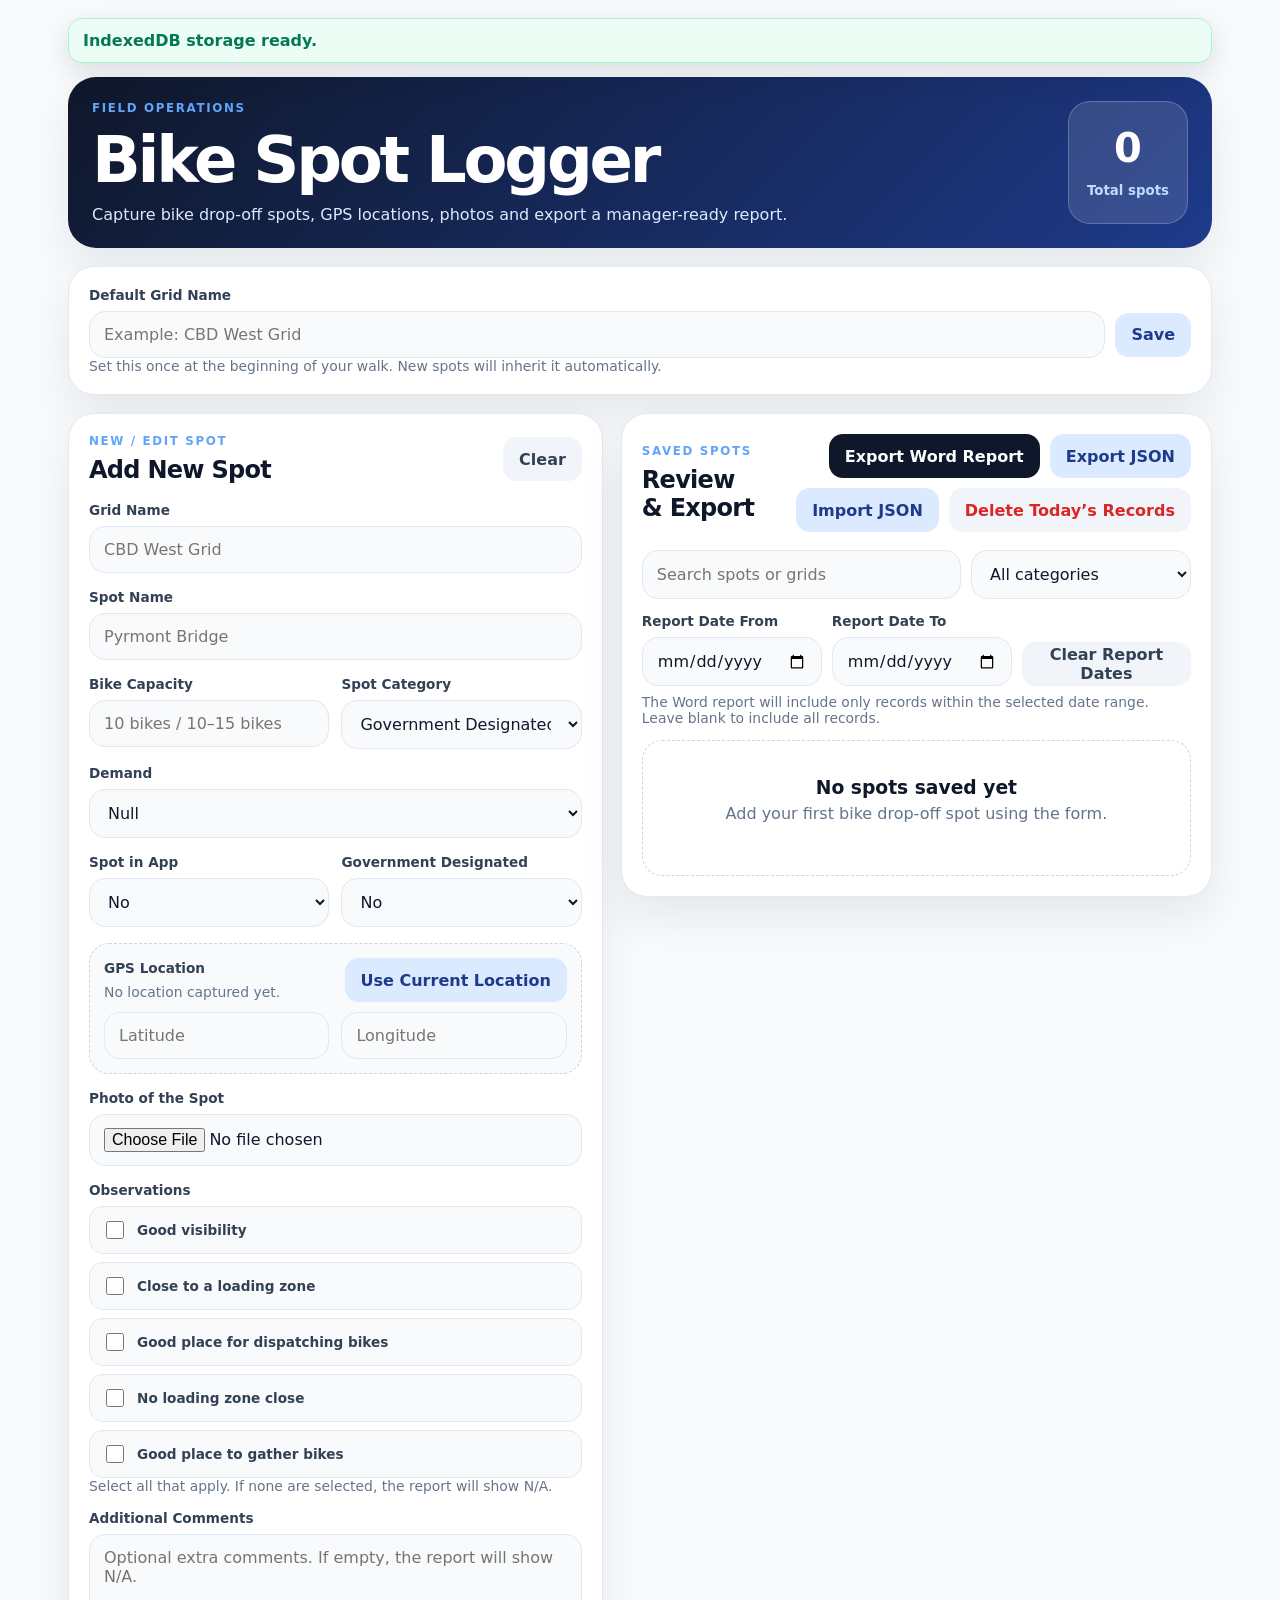
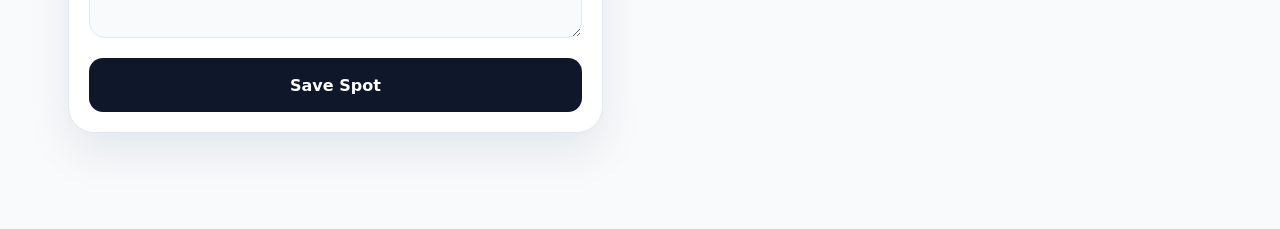
==== index.html @ b114e227 "Add files via upload" ====
<!doctype html>
<html lang="en">
<head>
  <meta charset="UTF-8" />
  <meta name="viewport" content="width=device-width, initial-scale=1.0" />
  <meta name="theme-color" content="#0f172a" />
  <title>Bike Spot Logger</title>
  <link rel="manifest" href="manifest.webmanifest" />
  <link rel="stylesheet" href="styles.css" />
</head>
<body>
  <div class="app-shell">
    <div id="appMessage" class="app-message hidden" role="status"></div>
    <header class="hero">
      <div>
        <p class="eyebrow">Field operations</p>
        <h1>Bike Spot Logger</h1>
        <p class="subtitle">Capture bike drop-off spots, GPS locations, photos and export a manager-ready report.</p>
      </div>
      <div class="counter-card">
        <span id="totalSpots">0</span>
        <small>Total spots</small>
      </div>
    </header>

    <section class="panel grid-panel">
      <label for="defaultGrid">Default Grid Name</label>
      <div class="inline-actions">
        <input id="defaultGrid" type="text" placeholder="Example: CBD West Grid" autocomplete="off" />
        <button id="saveGridBtn" class="secondary">Save</button>
      </div>
      <p id="gridStatus" class="hint">Set this once at the beginning of your walk. New spots will inherit it automatically.</p>
    </section>

    <main class="layout">
      <section class="panel form-panel">
        <div class="section-head">
          <div>
            <p class="eyebrow">New / edit spot</p>
            <h2 id="formTitle">Add New Spot</h2>
          </div>
          <button id="resetFormBtn" class="ghost" type="button">Clear</button>
        </div>

        <form id="spotForm">
          <input type="hidden" id="editingId" />

          <div class="field">
            <label for="gridName">Grid Name</label>
            <input id="gridName" type="text" required placeholder="CBD West Grid" />
          </div>

          <div class="field">
            <label for="spotName">Spot Name</label>
            <input id="spotName" type="text" required placeholder="Pyrmont Bridge" />
          </div>

          <div class="field two-col">
            <div>
              <label for="bikeCapacity">Bike Capacity</label>
              <input id="bikeCapacity" type="text" required placeholder="10 bikes / 10–15 bikes" />
            </div>
            <div>
              <label for="spotCategory">Spot Category</label>
              <select id="spotCategory" required>
                <option value="Government Designated">Government Designated</option>
                <option value="Company Station">Company Station</option>
                <option value="High Demand Spot">High Demand Spot</option>
                <option value="Temporary Opportunity">Temporary Opportunity</option>
                <option value="Do Not Use / Risky">Do Not Use / Risky</option>
              </select>
            </div>
          </div>

          <div class="field">
            <label for="demand">Demand</label>
            <select id="demand">
              <option value="Null">Null</option>
              <option value="Low">Low</option>
              <option value="Medium">Medium</option>
              <option value="High">High</option>
            </select>
          </div>

          <div class="field two-col">
            <div>
              <label for="appManaged">Spot in App</label>
              <select id="appManaged">
                <option value="No">No</option>
                <option value="Yes">Yes</option>
              </select>
            </div>
            <div>
              <label for="governmentDesignated">Government Designated</label>
              <select id="governmentDesignated">
                <option value="No">No</option>
                <option value="Yes">Yes</option>
              </select>
            </div>
          </div>

          <div id="appSpotNameField" class="field hidden">
            <label for="appSpotName">App Spot Name</label>
            <input id="appSpotName" type="text" placeholder="Exact spot name shown in the app" />
            <p class="hint">Required only when “Spot in App” is set to Yes. If No, the report will show N/A.</p>
          </div>

          <div class="field location-box">
            <div class="section-head compact">
              <div>
                <label>GPS Location</label>
                <p id="locationStatus" class="hint">No location captured yet.</p>
              </div>
              <button id="captureLocationBtn" class="secondary" type="button">Use Current Location</button>
            </div>
            <div class="two-col">
              <input id="latitude" type="text" placeholder="Latitude" />
              <input id="longitude" type="text" placeholder="Longitude" />
            </div>
          </div>

          <div class="field">
            <label for="photoInput">Photo of the Spot</label>
            <input id="photoInput" type="file" accept="image/*" capture="environment" />
            <div id="photoPreviewWrap" class="photo-preview hidden">
              <img id="photoPreview" alt="Spot preview" />
              <button id="removePhotoBtn" class="ghost danger" type="button">Remove Photo</button>
            </div>
          </div>

          <div class="field">
            <label>Observations</label>
            <div class="checkbox-grid" id="observationsGroup">
              <label><input type="checkbox" value="Good visibility" /> Good visibility</label>
              <label><input type="checkbox" value="Close to a loading zone" /> Close to a loading zone</label>
              <label><input type="checkbox" value="Good place for dispatching bikes" /> Good place for dispatching bikes</label>
              <label><input type="checkbox" value="No loading zone close" /> No loading zone close</label>
              <label><input type="checkbox" value="Good place to gather bikes" /> Good place to gather bikes</label>
            </div>
            <p class="hint">Select all that apply. If none are selected, the report will show N/A.</p>
          </div>

          <div class="field">
            <label for="description">Additional Comments</label>
            <textarea id="description" rows="4" placeholder="Optional extra comments. If empty, the report will show N/A."></textarea>
          </div>

          <button class="primary full" type="submit" id="saveSpotBtn">Save Spot</button>
        </form>
      </section>

      <section class="panel list-panel">
        <div class="section-head">
          <div>
            <p class="eyebrow">Saved spots</p>
            <h2>Review & Export</h2>
          </div>
          <div class="action-row">
            <button id="exportDocBtn" class="primary" type="button">Export Word Report</button>
            <button id="exportJsonBtn" class="secondary" type="button">Export JSON</button>
            <button id="importJsonBtn" class="secondary" type="button">Import JSON</button>
            <button id="deleteTodayBtn" class="ghost danger" type="button">Delete Today’s Records</button>
            <input id="importJsonInput" class="hidden" type="file" accept="application/json,.json" />
          </div>
        </div>

        <div class="filters">
          <input id="searchInput" type="search" placeholder="Search spots or grids" />
          <select id="categoryFilter">
            <option value="All">All categories</option>
            <option value="Government Designated">Government Designated</option>
            <option value="Company Station">Company Station</option>
            <option value="High Demand Spot">High Demand Spot</option>
            <option value="Temporary Opportunity">Temporary Opportunity</option>
            <option value="Do Not Use / Risky">Do Not Use / Risky</option>
          </select>
        </div>

        <div class="report-filters" aria-label="Report date filters">
          <div>
            <label for="reportDateFrom">Report Date From</label>
            <input id="reportDateFrom" type="date" />
          </div>
          <div>
            <label for="reportDateTo">Report Date To</label>
            <input id="reportDateTo" type="date" />
          </div>
          <button id="clearReportDatesBtn" class="ghost" type="button">Clear Report Dates</button>
        </div>
        <p class="hint report-filter-hint">The Word report will include only records within the selected date range. Leave blank to include all records.</p>

        <div id="spotsList" class="spots-list"></div>
      </section>
    </main>
  </div>

  <template id="emptyTemplate">
    <div class="empty-state">
      <h3>No spots saved yet</h3>
      <p>Add your first bike drop-off spot using the form.</p>
    </div>
  </template>

  <script src="app.js"></script>
</body>
</html>
---- styles.css ----
:root {
  --bg: #f8fafc;
  --surface: #ffffff;
  --ink: #0f172a;
  --muted: #64748b;
  --line: #e2e8f0;
  --brand: #0f172a;
  --brand-2: #1d4ed8;
  --danger: #dc2626;
  --shadow: 0 20px 45px rgba(15, 23, 42, 0.08);
  font-family: Inter, ui-sans-serif, system-ui, -apple-system, BlinkMacSystemFont, "Segoe UI", sans-serif;
}
* { box-sizing: border-box; }
body { margin: 0; background: var(--bg); color: var(--ink); }
button, input, select, textarea { font: inherit; }
button { cursor: pointer; border: 0; }
a { color: var(--brand-2); text-decoration: none; font-weight: 700; }
.app-shell { width: min(1180px, 100%); margin: 0 auto; padding: 18px; padding-bottom: 96px; }
.hero { display: grid; grid-template-columns: 1fr auto; gap: 18px; align-items: stretch; color: white; background: linear-gradient(135deg, #0f172a, #1e3a8a); border-radius: 28px; padding: 24px; box-shadow: var(--shadow); }
h1, h2, h3, p { margin-top: 0; }
h1 { margin-bottom: 8px; font-size: clamp(2rem, 6vw, 4rem); letter-spacing: -0.05em; }
h2 { margin-bottom: 0; letter-spacing: -0.03em; }
.subtitle { max-width: 720px; color: #dbeafe; margin-bottom: 0; }
.eyebrow { text-transform: uppercase; font-size: 0.74rem; letter-spacing: 0.14em; color: #60a5fa; font-weight: 900; margin-bottom: 8px; }
.counter-card { display: grid; place-items: center; min-width: 120px; border: 1px solid rgba(255,255,255,0.22); background: rgba(255,255,255,0.12); border-radius: 22px; padding: 18px; text-align: center; }
.counter-card span { font-size: 2.5rem; font-weight: 900; line-height: 1; }
.counter-card small { color: #bfdbfe; font-weight: 700; }
.panel { background: var(--surface); border: 1px solid var(--line); border-radius: 26px; padding: 20px; box-shadow: var(--shadow); }
.grid-panel { margin: 18px 0; }
.layout { display: grid; grid-template-columns: minmax(320px, 0.95fr) minmax(360px, 1.05fr); gap: 18px; align-items: start; }
.section-head { display: flex; align-items: center; justify-content: space-between; gap: 14px; margin-bottom: 18px; }
.section-head.compact { margin-bottom: 10px; }
.action-row, .inline-actions { display: flex; gap: 10px; align-items: center; }
.action-row { flex-wrap: wrap; justify-content: flex-end; }
.inline-actions input { flex: 1; }
.field { margin-bottom: 16px; }
label { display: block; font-size: 0.85rem; font-weight: 900; color: #334155; margin-bottom: 8px; }
input, select, textarea { width: 100%; border: 1px solid var(--line); background: #f8fafc; border-radius: 16px; padding: 13px 14px; color: var(--ink); outline: none; }
input:focus, select:focus, textarea:focus { border-color: #2563eb; box-shadow: 0 0 0 4px rgba(37, 99, 235, 0.12); }
textarea { resize: vertical; }
.two-col { display: grid; grid-template-columns: 1fr 1fr; gap: 12px; }
.hint { color: var(--muted); font-size: 0.87rem; margin: 0; }
.location-box { border: 1px dashed #cbd5e1; border-radius: 20px; padding: 14px; background: #f8fafc; }
.primary, .secondary, .ghost { min-height: 44px; border-radius: 14px; padding: 0 16px; font-weight: 900; }
.primary { background: var(--brand); color: white; }
.secondary { background: #dbeafe; color: #1e3a8a; }
.ghost { background: #f1f5f9; color: #334155; }
.danger { color: var(--danger); }
.full { width: 100%; min-height: 54px; }
.photo-preview { margin-top: 12px; border-radius: 18px; overflow: hidden; background: #f1f5f9; border: 1px solid var(--line); }
.photo-preview img { width: 100%; max-height: 260px; object-fit: cover; display: block; }
.photo-preview button { margin: 10px; }
.hidden { display: none !important; }
.filters { display: grid; grid-template-columns: 1fr 220px; gap: 10px; margin-bottom: 14px; }
.spots-list { display: grid; gap: 12px; }
.spot-card { border: 1px solid var(--line); border-radius: 22px; padding: 14px; background: #ffffff; }
.spot-top { display: grid; grid-template-columns: 76px 1fr; gap: 12px; align-items: start; }
.thumb { width: 76px; height: 76px; border-radius: 18px; object-fit: cover; background: #e2e8f0; display: grid; place-items: center; color: var(--muted); font-size: 0.75rem; text-align: center; padding: 8px; }
.spot-card h3 { margin-bottom: 6px; font-size: 1.08rem; }
.meta { display: flex; flex-wrap: wrap; gap: 6px; margin: 8px 0; }
.badge { border-radius: 999px; padding: 5px 9px; font-size: 0.74rem; font-weight: 900; }
.badge.gov { background: #dbeafe; color: #1e40af; }
.badge.company { background: #dcfce7; color: #166534; }
.badge.high { background: #ffedd5; color: #9a3412; }
.badge.temp { background: #f3e8ff; color: #6b21a8; }
.badge.risky { background: #fee2e2; color: #991b1b; }
.badge.neutral { background: #f1f5f9; color: #334155; }
.spot-actions { display: grid; grid-template-columns: repeat(3, 1fr); gap: 8px; margin-top: 12px; }
.empty-state { text-align: center; padding: 36px 12px; color: var(--muted); border: 1px dashed #cbd5e1; border-radius: 20px; }
.empty-state h3 { color: var(--ink); margin-bottom: 6px; }
@media (max-width: 860px) {
  .app-shell { padding: 12px; padding-bottom: 96px; }
  .hero { grid-template-columns: 1fr; border-radius: 22px; padding: 20px; }
  .layout { grid-template-columns: 1fr; }
  .section-head { align-items: flex-start; flex-direction: column; }
  .action-row { width: 100%; display: grid; grid-template-columns: 1fr 1fr; }
  .filters, .two-col { grid-template-columns: 1fr; }
  .inline-actions { flex-direction: column; align-items: stretch; }
  .form-panel { order: 1; }
  .list-panel { order: 2; }
  .primary, .secondary, .ghost { width: 100%; }
  .spot-actions { grid-template-columns: 1fr; }
}
@media print {
  body { background: white; }
  .hero, .grid-panel, .form-panel, .filters, .action-row, .spot-actions { display: none !important; }
  .layout, .panel { display: block; box-shadow: none; border: 0; padding: 0; }
}
.checkbox-grid { display: grid; grid-template-columns: 1fr; gap: 8px; }
.checkbox-grid label { display: flex; align-items: center; gap: 10px; margin: 0; padding: 11px 12px; border: 1px solid var(--line); border-radius: 14px; background: #f8fafc; font-weight: 800; color: #334155; }
.checkbox-grid input { width: auto; min-width: 18px; height: 18px; }

.app-message {
  position: sticky;
  top: 12px;
  z-index: 50;
  padding: 12px 14px;
  border-radius: 14px;
  margin-bottom: 14px;
  font-weight: 700;
  box-shadow: 0 10px 30px rgba(15, 23, 42, 0.12);
}
.app-message.info { background: #eff6ff; color: #1e40af; border: 1px solid #bfdbfe; }
.app-message.success { background: #ecfdf5; color: #047857; border: 1px solid #a7f3d0; }
.app-message.error { background: #fef2f2; color: #b91c1c; border: 1px solid #fecaca; }
.report-filters { display: grid; grid-template-columns: 1fr 1fr auto; gap: 10px; align-items: end; margin-bottom: 8px; }
.report-filter-hint { margin-bottom: 14px; }
@media (max-width: 860px) { .report-filters { grid-template-columns: 1fr; } }
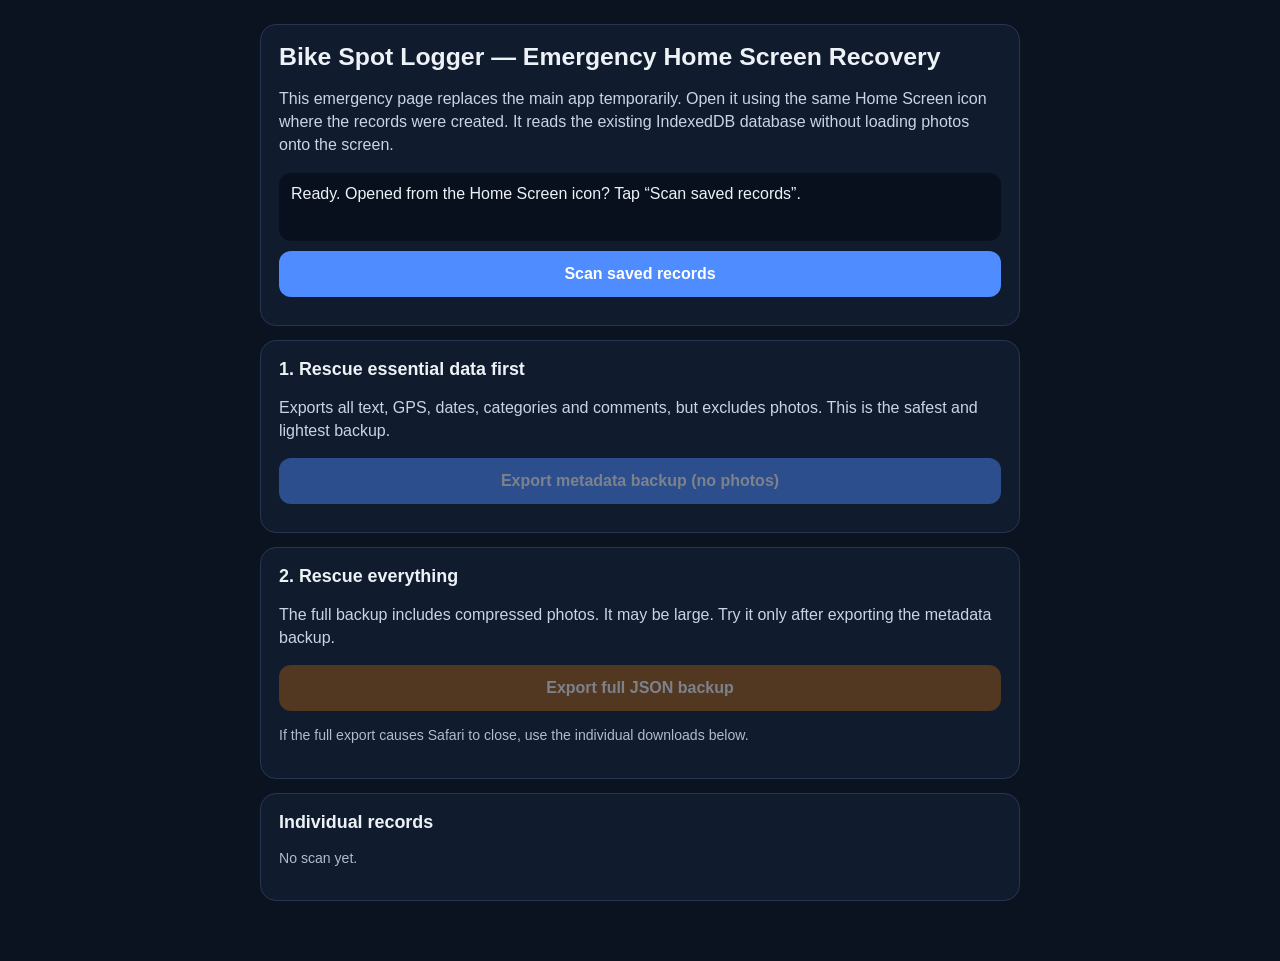
==== commit 0e2b623f: "Add files via upload" ====
--- a/index.html
+++ b/index.html
@@ -1,206 +1,291 @@
 <!doctype html>
 <html lang="en">
 <head>
-  <meta charset="UTF-8" />
-  <meta name="viewport" content="width=device-width, initial-scale=1.0" />
-  <meta name="theme-color" content="#0f172a" />
-  <title>Bike Spot Logger</title>
-  <link rel="manifest" href="manifest.webmanifest" />
-  <link rel="stylesheet" href="styles.css" />
+  <meta charset="utf-8" />
+  <meta name="viewport" content="width=device-width, initial-scale=1, viewport-fit=cover" />
+  <title>Bike Spot Logger — Emergency Home Screen Recovery</title>
+  <style>
+    :root { color-scheme: light dark; font-family: -apple-system, BlinkMacSystemFont, "Segoe UI", sans-serif; }
+    body { margin: 0; background: #0b1220; color: #edf2f7; }
+    main { width: min(760px, calc(100% - 28px)); margin: 24px auto 60px; }
+    .card { background: #111b2e; border: 1px solid #273650; border-radius: 16px; padding: 18px; margin: 14px 0; }
+    h1 { font-size: 1.55rem; margin: 0 0 8px; }
+    h2 { font-size: 1.12rem; margin-top: 0; }
+    p { line-height: 1.45; color: #c9d4e5; }
+    button, .download-link { display: block; width: 100%; box-sizing: border-box; border: 0; border-radius: 12px; padding: 14px 16px; margin: 10px 0; font-weight: 700; font-size: 1rem; text-align: center; text-decoration: none; }
+    button { background: #4f8cff; color: white; }
+    button.secondary { background: #283750; }
+    button.warning { background: #a35b13; }
+    button:disabled { opacity: .45; }
+    .status { white-space: pre-wrap; background: #09101d; border-radius: 12px; padding: 12px; min-height: 44px; }
+    .record { border-top: 1px solid #273650; padding: 12px 0; }
+    .record:first-child { border-top: 0; }
+    .small { font-size: .88rem; color: #aebbd0; }
+    .ok { color: #75e0a7; }
+    .error { color: #ff9c9c; }
+    code { overflow-wrap: anywhere; }
+  </style>
 </head>
 <body>
-  <div class="app-shell">
-    <div id="appMessage" class="app-message hidden" role="status"></div>
-    <header class="hero">
-      <div>
-        <p class="eyebrow">Field operations</p>
-        <h1>Bike Spot Logger</h1>
-        <p class="subtitle">Capture bike drop-off spots, GPS locations, photos and export a manager-ready report.</p>
-      </div>
-      <div class="counter-card">
-        <span id="totalSpots">0</span>
-        <small>Total spots</small>
-      </div>
-    </header>
-
-    <section class="panel grid-panel">
-      <label for="defaultGrid">Default Grid Name</label>
-      <div class="inline-actions">
-        <input id="defaultGrid" type="text" placeholder="Example: CBD West Grid" autocomplete="off" />
-        <button id="saveGridBtn" class="secondary">Save</button>
-      </div>
-      <p id="gridStatus" class="hint">Set this once at the beginning of your walk. New spots will inherit it automatically.</p>
-    </section>
-
-    <main class="layout">
-      <section class="panel form-panel">
-        <div class="section-head">
-          <div>
-            <p class="eyebrow">New / edit spot</p>
-            <h2 id="formTitle">Add New Spot</h2>
-          </div>
-          <button id="resetFormBtn" class="ghost" type="button">Clear</button>
-        </div>
-
-        <form id="spotForm">
-          <input type="hidden" id="editingId" />
-
-          <div class="field">
-            <label for="gridName">Grid Name</label>
-            <input id="gridName" type="text" required placeholder="CBD West Grid" />
-          </div>
-
-          <div class="field">
-            <label for="spotName">Spot Name</label>
-            <input id="spotName" type="text" required placeholder="Pyrmont Bridge" />
-          </div>
-
-          <div class="field two-col">
-            <div>
-              <label for="bikeCapacity">Bike Capacity</label>
-              <input id="bikeCapacity" type="text" required placeholder="10 bikes / 10–15 bikes" />
-            </div>
-            <div>
-              <label for="spotCategory">Spot Category</label>
-              <select id="spotCategory" required>
-                <option value="Government Designated">Government Designated</option>
-                <option value="Company Station">Company Station</option>
-                <option value="High Demand Spot">High Demand Spot</option>
-                <option value="Temporary Opportunity">Temporary Opportunity</option>
-                <option value="Do Not Use / Risky">Do Not Use / Risky</option>
-              </select>
-            </div>
-          </div>
-
-          <div class="field">
-            <label for="demand">Demand</label>
-            <select id="demand">
-              <option value="Null">Null</option>
-              <option value="Low">Low</option>
-              <option value="Medium">Medium</option>
-              <option value="High">High</option>
-            </select>
-          </div>
-
-          <div class="field two-col">
-            <div>
-              <label for="appManaged">Spot in App</label>
-              <select id="appManaged">
-                <option value="No">No</option>
-                <option value="Yes">Yes</option>
-              </select>
-            </div>
-            <div>
-              <label for="governmentDesignated">Government Designated</label>
-              <select id="governmentDesignated">
-                <option value="No">No</option>
-                <option value="Yes">Yes</option>
-              </select>
-            </div>
-          </div>
-
-          <div id="appSpotNameField" class="field hidden">
-            <label for="appSpotName">App Spot Name</label>
-            <input id="appSpotName" type="text" placeholder="Exact spot name shown in the app" />
-            <p class="hint">Required only when “Spot in App” is set to Yes. If No, the report will show N/A.</p>
-          </div>
-
-          <div class="field location-box">
-            <div class="section-head compact">
-              <div>
-                <label>GPS Location</label>
-                <p id="locationStatus" class="hint">No location captured yet.</p>
-              </div>
-              <button id="captureLocationBtn" class="secondary" type="button">Use Current Location</button>
-            </div>
-            <div class="two-col">
-              <input id="latitude" type="text" placeholder="Latitude" />
-              <input id="longitude" type="text" placeholder="Longitude" />
-            </div>
-          </div>
-
-          <div class="field">
-            <label for="photoInput">Photo of the Spot</label>
-            <input id="photoInput" type="file" accept="image/*" capture="environment" />
-            <div id="photoPreviewWrap" class="photo-preview hidden">
-              <img id="photoPreview" alt="Spot preview" />
-              <button id="removePhotoBtn" class="ghost danger" type="button">Remove Photo</button>
-            </div>
-          </div>
-
-          <div class="field">
-            <label>Observations</label>
-            <div class="checkbox-grid" id="observationsGroup">
-              <label><input type="checkbox" value="Good visibility" /> Good visibility</label>
-              <label><input type="checkbox" value="Close to a loading zone" /> Close to a loading zone</label>
-              <label><input type="checkbox" value="Good place for dispatching bikes" /> Good place for dispatching bikes</label>
-              <label><input type="checkbox" value="No loading zone close" /> No loading zone close</label>
-              <label><input type="checkbox" value="Good place to gather bikes" /> Good place to gather bikes</label>
-            </div>
-            <p class="hint">Select all that apply. If none are selected, the report will show N/A.</p>
-          </div>
-
-          <div class="field">
-            <label for="description">Additional Comments</label>
-            <textarea id="description" rows="4" placeholder="Optional extra comments. If empty, the report will show N/A."></textarea>
-          </div>
-
-          <button class="primary full" type="submit" id="saveSpotBtn">Save Spot</button>
-        </form>
-      </section>
-
-      <section class="panel list-panel">
-        <div class="section-head">
-          <div>
-            <p class="eyebrow">Saved spots</p>
-            <h2>Review & Export</h2>
-          </div>
-          <div class="action-row">
-            <button id="exportDocBtn" class="primary" type="button">Export Word Report</button>
-            <button id="exportJsonBtn" class="secondary" type="button">Export JSON</button>
-            <button id="importJsonBtn" class="secondary" type="button">Import JSON</button>
-            <button id="deleteTodayBtn" class="ghost danger" type="button">Delete Today’s Records</button>
-            <input id="importJsonInput" class="hidden" type="file" accept="application/json,.json" />
-          </div>
-        </div>
-
-        <div class="filters">
-          <input id="searchInput" type="search" placeholder="Search spots or grids" />
-          <select id="categoryFilter">
-            <option value="All">All categories</option>
-            <option value="Government Designated">Government Designated</option>
-            <option value="Company Station">Company Station</option>
-            <option value="High Demand Spot">High Demand Spot</option>
-            <option value="Temporary Opportunity">Temporary Opportunity</option>
-            <option value="Do Not Use / Risky">Do Not Use / Risky</option>
-          </select>
-        </div>
-
-        <div class="report-filters" aria-label="Report date filters">
-          <div>
-            <label for="reportDateFrom">Report Date From</label>
-            <input id="reportDateFrom" type="date" />
-          </div>
-          <div>
-            <label for="reportDateTo">Report Date To</label>
-            <input id="reportDateTo" type="date" />
-          </div>
-          <button id="clearReportDatesBtn" class="ghost" type="button">Clear Report Dates</button>
-        </div>
-        <p class="hint report-filter-hint">The Word report will include only records within the selected date range. Leave blank to include all records.</p>
-
-        <div id="spotsList" class="spots-list"></div>
-      </section>
-    </main>
-  </div>
-
-  <template id="emptyTemplate">
-    <div class="empty-state">
-      <h3>No spots saved yet</h3>
-      <p>Add your first bike drop-off spot using the form.</p>
-    </div>
-  </template>
-
-  <script src="app.js"></script>
+<main>
+  <section class="card">
+    <h1>Bike Spot Logger — Emergency Home Screen Recovery</h1>
+    <p>This emergency page replaces the main app temporarily. Open it using the same Home Screen icon where the records were created. It reads the existing IndexedDB database without loading photos onto the screen.</p>
+    <div id="status" class="status">Ready. Opened from the Home Screen icon? Tap “Scan saved records”.</div>
+    <button id="scanBtn">Scan saved records</button>
+  </section>
+
+  <section class="card">
+    <h2>1. Rescue essential data first</h2>
+    <p>Exports all text, GPS, dates, categories and comments, but excludes photos. This is the safest and lightest backup.</p>
+    <button id="metadataBtn" disabled>Export metadata backup (no photos)</button>
+  </section>
+
+  <section class="card">
+    <h2>2. Rescue everything</h2>
+    <p>The full backup includes compressed photos. It may be large. Try it only after exporting the metadata backup.</p>
+    <button id="fullBtn" class="warning" disabled>Export full JSON backup</button>
+    <p class="small">If the full export causes Safari to close, use the individual downloads below.</p>
+  </section>
+
+  <section class="card">
+    <h2>Individual records</h2>
+    <div id="records"><p class="small">No scan yet.</p></div>
+  </section>
+</main>
+<script>
+(() => {
+  'use strict';
+  const DB_NAME = 'bikeSpotLoggerDB';
+  const STORE_NAME = 'spots';
+  const statusEl = document.getElementById('status');
+  const recordsEl = document.getElementById('records');
+  const scanBtn = document.getElementById('scanBtn');
+  const metadataBtn = document.getElementById('metadataBtn');
+  const fullBtn = document.getElementById('fullBtn');
+  let db = null;
+  let summaries = [];
+
+  function setStatus(text, type = '') {
+    statusEl.textContent = text;
+    statusEl.className = `status ${type}`;
+  }
+
+  function safeName(value) {
+    return String(value || 'spot').replace(/[^a-z0-9._-]+/gi, '-').replace(/^-+|-+$/g, '').slice(0, 60) || 'spot';
+  }
+
+  function download(filename, parts, type = 'application/json') {
+    const blob = new Blob(Array.isArray(parts) ? parts : [parts], { type });
+    const url = URL.createObjectURL(blob);
+    const a = document.createElement('a');
+    a.href = url;
+    a.download = filename;
+    document.body.appendChild(a);
+    a.click();
+    a.remove();
+    setTimeout(() => URL.revokeObjectURL(url), 30000);
+  }
+
+  function openExistingDatabase() {
+    return new Promise((resolve, reject) => {
+      let created = false;
+      const request = indexedDB.open(DB_NAME);
+      request.onupgradeneeded = () => {
+        created = true;
+        try { request.transaction.abort(); } catch (_) {}
+      };
+      request.onerror = () => {
+        if (created) reject(new Error('The Bike Spot Logger database was not found in this browser/origin.'));
+        else reject(request.error || new Error('Could not open IndexedDB.'));
+      };
+      request.onsuccess = () => {
+        if (created) {
+          request.result.close();
+          reject(new Error('The Bike Spot Logger database was not found in this browser/origin.'));
+          return;
+        }
+        const opened = request.result;
+        if (!opened.objectStoreNames.contains(STORE_NAME)) {
+          opened.close();
+          reject(new Error('The database exists, but the spots store was not found.'));
+          return;
+        }
+        resolve(opened);
+      };
+      request.onblocked = () => reject(new Error('The database is blocked by another open tab. Close other Bike Spot Logger tabs and retry.'));
+    });
+  }
+
+  function scanSummaries() {
+    return new Promise((resolve, reject) => {
+      const tx = db.transaction(STORE_NAME, 'readonly');
+      const store = tx.objectStore(STORE_NAME);
+      const request = store.openCursor();
+      const result = [];
+      request.onerror = () => reject(request.error || new Error('Could not scan records.'));
+      request.onsuccess = () => {
+        const cursor = request.result;
+        if (!cursor) return;
+        const v = cursor.value || {};
+        result.push({
+          id: v.id,
+          spotName: v.spotName || 'Unnamed spot',
+          gridName: v.gridName || '',
+          createdAt: v.createdAt || '',
+          hasPhoto: Boolean(v.photoDataUrl),
+          photoBytesApprox: v.photoDataUrl ? Math.round(v.photoDataUrl.length * 0.75) : 0
+        });
+        cursor.continue();
+      };
+      tx.oncomplete = () => resolve(result);
+      tx.onerror = () => reject(tx.error || new Error('Could not complete scan.'));
+    });
+  }
+
+  function getRecord(id) {
+    return new Promise((resolve, reject) => {
+      const tx = db.transaction(STORE_NAME, 'readonly');
+      const req = tx.objectStore(STORE_NAME).get(id);
+      req.onsuccess = () => resolve(req.result);
+      req.onerror = () => reject(req.error || new Error('Could not read record.'));
+    });
+  }
+
+  async function exportMetadata() {
+    try {
+      setStatus('Creating metadata backup…');
+      const records = [];
+      for (const summary of summaries) {
+        const record = await getRecord(summary.id);
+        if (!record) continue;
+        const clone = { ...record };
+        delete clone.photoDataUrl;
+        clone.photoExcludedFromRecoveryBackup = Boolean(record.photoDataUrl);
+        records.push(clone);
+      }
+      const payload = {
+        recoveryType: 'metadata-without-photos',
+        exportedAt: new Date().toISOString(),
+        origin: location.origin,
+        recoveryContext: window.navigator.standalone ? "ios-home-screen-web-app" : "browser",
+        databaseName: DB_NAME,
+        spots: records
+      };
+      download(`bike-spot-recovery-metadata-${new Date().toISOString().slice(0,10)}.json`, JSON.stringify(payload, null, 2));
+      setStatus(`Metadata backup created for ${records.length} record(s). Keep this file safe.`, 'ok');
+    } catch (error) {
+      console.error(error);
+      setStatus(`Metadata export failed: ${error.message}`, 'error');
+    }
+  }
+
+  async function exportFull() {
+    try {
+      setStatus('Creating full backup. Do not close this page…');
+      const parts = ['{"recoveryType":"full","exportedAt":', JSON.stringify(new Date().toISOString()), ',"origin":', JSON.stringify(location.origin), ',"spots":['];
+      let first = true;
+      let count = 0;
+      for (const summary of summaries) {
+        const record = await getRecord(summary.id);
+        if (!record) continue;
+        if (!first) parts.push(',');
+        parts.push(JSON.stringify(record));
+        first = false;
+        count += 1;
+        setStatus(`Preparing full backup… ${count}/${summaries.length}`);
+        await new Promise(requestAnimationFrame);
+      }
+      parts.push(']}');
+      download(`bike-spot-recovery-full-${new Date().toISOString().slice(0,10)}.json`, parts);
+      setStatus(`Full backup created for ${count} record(s).`, 'ok');
+    } catch (error) {
+      console.error(error);
+      setStatus(`Full export failed: ${error.message}. Use individual record downloads instead.`, 'error');
+    }
+  }
+
+  async function downloadIndividual(id, mode) {
+    try {
+      const record = await getRecord(id);
+      if (!record) throw new Error('Record not found.');
+      const base = `${safeName(record.spotName)}-${safeName(record.id)}`;
+      if (mode === 'record') {
+        download(`${base}.json`, JSON.stringify({ recoveryType: 'individual-full-record', exportedAt: new Date().toISOString(), spot: record }, null, 2));
+      } else if (mode === 'photo') {
+        if (!record.photoDataUrl) throw new Error('This record has no photo.');
+        const match = /^data:([^;,]+)(?:;charset=[^;,]+)?;base64,(.*)$/i.exec(record.photoDataUrl);
+        if (!match) throw new Error('Photo format is not recognised.');
+        const mime = match[1];
+        const bytes = Uint8Array.from(atob(match[2]), c => c.charCodeAt(0));
+        const ext = mime.includes('png') ? 'png' : mime.includes('webp') ? 'webp' : 'jpg';
+        download(`${base}.${ext}`, [bytes], mime);
+      }
+      setStatus(`Downloaded ${record.spotName}.`, 'ok');
+    } catch (error) {
+      console.error(error);
+      setStatus(`Download failed: ${error.message}`, 'error');
+    }
+  }
+
+  function renderSummaries() {
+    if (!summaries.length) {
+      recordsEl.innerHTML = '<p class="small">No saved records were found.</p>';
+      return;
+    }
+    recordsEl.innerHTML = '';
+    summaries.sort((a,b) => String(b.createdAt).localeCompare(String(a.createdAt))).forEach((s, index) => {
+      const div = document.createElement('div');
+      div.className = 'record';
+      const photoKB = s.photoBytesApprox ? `${Math.round(s.photoBytesApprox/1024)} KB photo` : 'No photo';
+      div.innerHTML = `<strong>${index + 1}. ${escapeText(s.spotName)}</strong><br><span class="small">${escapeText(s.gridName || 'No grid')} · ${escapeText(s.createdAt || 'No date')} · ${photoKB}</span>`;
+      const recordBtn = document.createElement('button');
+      recordBtn.className = 'secondary';
+      recordBtn.textContent = 'Download this full record (.json)';
+      recordBtn.addEventListener('click', () => downloadIndividual(s.id, 'record'));
+      div.appendChild(recordBtn);
+      if (s.hasPhoto) {
+        const photoBtn = document.createElement('button');
+        photoBtn.className = 'secondary';
+        photoBtn.textContent = 'Download this photo';
+        photoBtn.addEventListener('click', () => downloadIndividual(s.id, 'photo'));
+        div.appendChild(photoBtn);
+      }
+      recordsEl.appendChild(div);
+    });
+  }
+
+  function escapeText(value) {
+    return String(value || '').replace(/[&<>"']/g, c => ({'&':'&amp;','<':'&lt;','>':'&gt;','"':'&quot;',"'":'&#39;'}[c]));
+  }
+
+  async function scan() {
+    scanBtn.disabled = true;
+    metadataBtn.disabled = true;
+    fullBtn.disabled = true;
+    setStatus('Opening the existing browser database…');
+    try {
+      db = await openExistingDatabase();
+      summaries = await scanSummaries();
+      const photoCount = summaries.filter(s => s.hasPhoto).length;
+      const approxMB = summaries.reduce((n,s) => n + s.photoBytesApprox, 0) / 1024 / 1024;
+      setStatus(`Found ${summaries.length} record(s), including ${photoCount} photo(s). Approximate photo data: ${approxMB.toFixed(1)} MB.`, summaries.length ? 'ok' : '');
+      metadataBtn.disabled = summaries.length === 0;
+      fullBtn.disabled = summaries.length === 0;
+      renderSummaries();
+    } catch (error) {
+      console.error(error);
+      setStatus(`${error.message}\n\nConfirm that this emergency index.html was uploaded to the root of https://ikkaekros.github.io/bike-spot-logger/ and opened from the same Home Screen icon/app instance where the records were created.`, 'error');
+      recordsEl.innerHTML = '<p class="small">Nothing was changed or deleted.</p>';
+    } finally {
+      scanBtn.disabled = false;
+    }
+  }
+
+  scanBtn.addEventListener('click', scan);
+  metadataBtn.addEventListener('click', exportMetadata);
+  fullBtn.addEventListener('click', exportFull);
+})();
+</script>
 </body>
 </html>
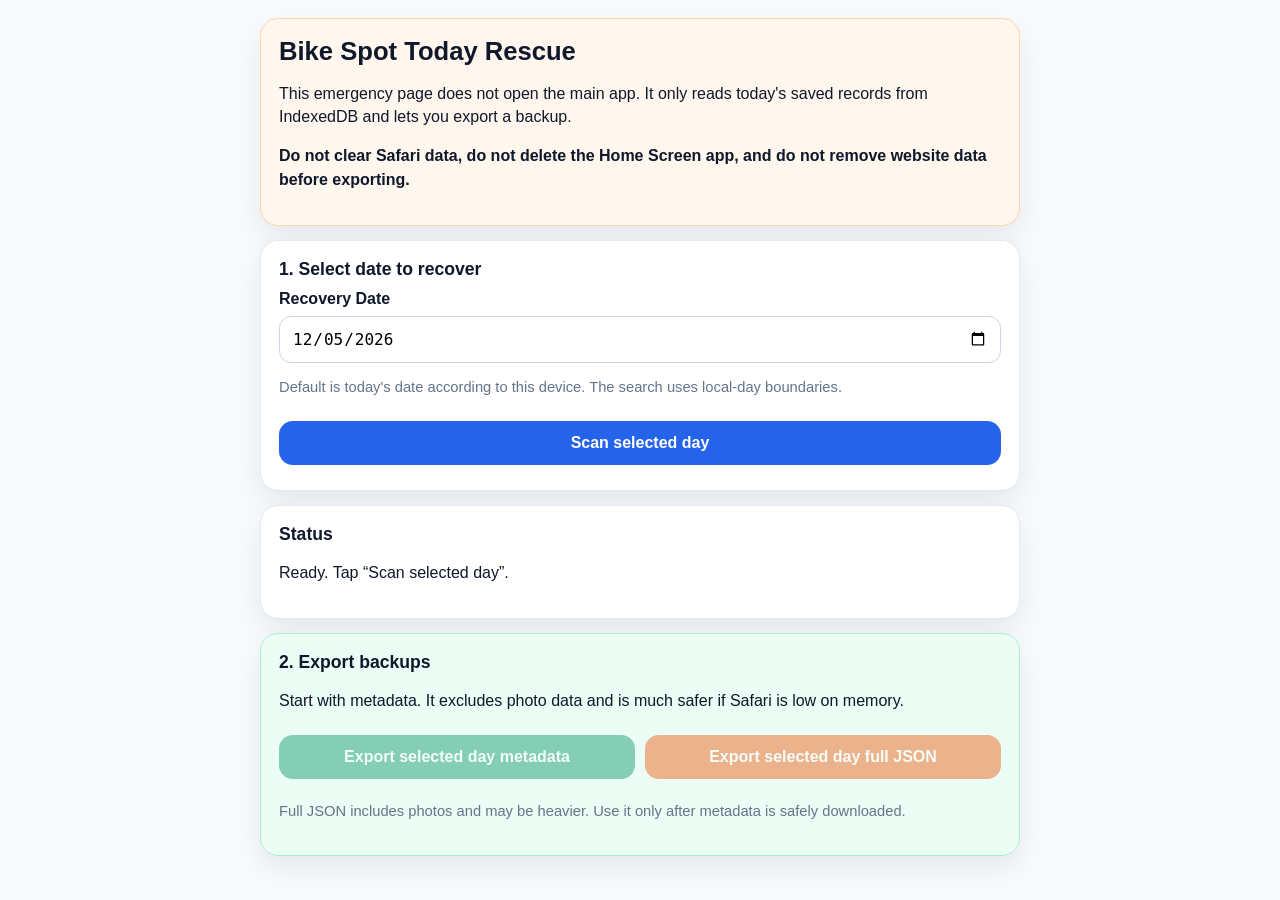
==== commit 47e72253: "Add files via upload" ====
--- a/index.html
+++ b/index.html
@@ -1,290 +1,240 @@
 <!doctype html>
 <html lang="en">
 <head>
-  <meta charset="utf-8" />
-  <meta name="viewport" content="width=device-width, initial-scale=1, viewport-fit=cover" />
-  <title>Bike Spot Logger — Emergency Home Screen Recovery</title>
+  <meta charset="UTF-8" />
+  <meta name="viewport" content="width=device-width, initial-scale=1.0" />
+  <meta name="theme-color" content="#0f172a" />
+  <title>Bike Spot Today Rescue</title>
   <style>
-    :root { color-scheme: light dark; font-family: -apple-system, BlinkMacSystemFont, "Segoe UI", sans-serif; }
-    body { margin: 0; background: #0b1220; color: #edf2f7; }
-    main { width: min(760px, calc(100% - 28px)); margin: 24px auto 60px; }
-    .card { background: #111b2e; border: 1px solid #273650; border-radius: 16px; padding: 18px; margin: 14px 0; }
-    h1 { font-size: 1.55rem; margin: 0 0 8px; }
-    h2 { font-size: 1.12rem; margin-top: 0; }
-    p { line-height: 1.45; color: #c9d4e5; }
-    button, .download-link { display: block; width: 100%; box-sizing: border-box; border: 0; border-radius: 12px; padding: 14px 16px; margin: 10px 0; font-weight: 700; font-size: 1rem; text-align: center; text-decoration: none; }
-    button { background: #4f8cff; color: white; }
-    button.secondary { background: #283750; }
-    button.warning { background: #a35b13; }
-    button:disabled { opacity: .45; }
-    .status { white-space: pre-wrap; background: #09101d; border-radius: 12px; padding: 12px; min-height: 44px; }
-    .record { border-top: 1px solid #273650; padding: 12px 0; }
-    .record:first-child { border-top: 0; }
-    .small { font-size: .88rem; color: #aebbd0; }
-    .ok { color: #75e0a7; }
-    .error { color: #ff9c9c; }
-    code { overflow-wrap: anywhere; }
+    :root { font-family: -apple-system, BlinkMacSystemFont, "Segoe UI", sans-serif; color: #0f172a; background: #f8fafc; }
+    body { margin: 0; padding: 18px; }
+    .wrap { max-width: 760px; margin: 0 auto; }
+    .card { background: #fff; border: 1px solid #e2e8f0; border-radius: 18px; padding: 18px; box-shadow: 0 12px 28px rgba(15,23,42,.08); margin-bottom: 14px; }
+    h1 { margin: 0 0 8px; font-size: 1.6rem; }
+    h2 { margin: 0 0 10px; font-size: 1.1rem; }
+    p { line-height: 1.45; }
+    .danger { background: #fff7ed; border-color: #fed7aa; }
+    .ok { background: #ecfdf5; border-color: #a7f3d0; }
+    .muted { color: #64748b; font-size: .92rem; }
+    label { display:block; font-weight:700; margin-bottom:8px; }
+    input { width: 100%; box-sizing:border-box; border:1px solid #cbd5e1; border-radius:12px; padding:12px; font-size:1rem; }
+    button { width: 100%; border: 0; border-radius: 14px; padding: 13px 14px; margin: 7px 0; font-weight: 800; font-size: 1rem; background:#0f172a; color:#fff; }
+    button.secondary { background:#2563eb; }
+    button.safe { background:#059669; }
+    button.warn { background:#ea580c; }
+    button:disabled { opacity:.45; }
+    pre { white-space: pre-wrap; word-break: break-word; background:#0f172a; color:#e2e8f0; padding:12px; border-radius:12px; max-height: 260px; overflow:auto; }
+    .row { display:grid; gap: 10px; grid-template-columns: 1fr; }
+    @media (min-width: 650px) { .row { grid-template-columns: repeat(2, 1fr); } }
   </style>
 </head>
 <body>
-<main>
-  <section class="card">
-    <h1>Bike Spot Logger — Emergency Home Screen Recovery</h1>
-    <p>This emergency page replaces the main app temporarily. Open it using the same Home Screen icon where the records were created. It reads the existing IndexedDB database without loading photos onto the screen.</p>
-    <div id="status" class="status">Ready. Opened from the Home Screen icon? Tap “Scan saved records”.</div>
-    <button id="scanBtn">Scan saved records</button>
-  </section>
-
-  <section class="card">
-    <h2>1. Rescue essential data first</h2>
-    <p>Exports all text, GPS, dates, categories and comments, but excludes photos. This is the safest and lightest backup.</p>
-    <button id="metadataBtn" disabled>Export metadata backup (no photos)</button>
-  </section>
-
-  <section class="card">
-    <h2>2. Rescue everything</h2>
-    <p>The full backup includes compressed photos. It may be large. Try it only after exporting the metadata backup.</p>
-    <button id="fullBtn" class="warning" disabled>Export full JSON backup</button>
-    <p class="small">If the full export causes Safari to close, use the individual downloads below.</p>
-  </section>
-
-  <section class="card">
-    <h2>Individual records</h2>
-    <div id="records"><p class="small">No scan yet.</p></div>
-  </section>
-</main>
+  <div class="wrap">
+    <section class="card danger">
+      <h1>Bike Spot Today Rescue</h1>
+      <p>This emergency page does not open the main app. It only reads today's saved records from IndexedDB and lets you export a backup.</p>
+      <p><strong>Do not clear Safari data, do not delete the Home Screen app, and do not remove website data before exporting.</strong></p>
+    </section>
+
+    <section class="card">
+      <h2>1. Select date to recover</h2>
+      <label for="recoveryDate">Recovery Date</label>
+      <input id="recoveryDate" type="date" />
+      <p class="muted">Default is today's date according to this device. The search uses local-day boundaries.</p>
+      <button id="scanBtn" class="secondary">Scan selected day</button>
+    </section>
+
+    <section class="card" id="statusCard">
+      <h2>Status</h2>
+      <p id="status">Ready. Tap “Scan selected day”.</p>
+      <pre id="details" hidden></pre>
+    </section>
+
+    <section class="card ok">
+      <h2>2. Export backups</h2>
+      <p>Start with metadata. It excludes photo data and is much safer if Safari is low on memory.</p>
+      <div class="row">
+        <button id="metadataBtn" class="safe" disabled>Export selected day metadata</button>
+        <button id="fullBtn" class="warn" disabled>Export selected day full JSON</button>
+      </div>
+      <p class="muted">Full JSON includes photos and may be heavier. Use it only after metadata is safely downloaded.</p>
+    </section>
+  </div>
+
 <script>
-(() => {
-  'use strict';
+(function () {
   const DB_NAME = 'bikeSpotLoggerDB';
-  const STORE_NAME = 'spots';
-  const statusEl = document.getElementById('status');
-  const recordsEl = document.getElementById('records');
-  const scanBtn = document.getElementById('scanBtn');
-  const metadataBtn = document.getElementById('metadataBtn');
-  const fullBtn = document.getElementById('fullBtn');
-  let db = null;
-  let summaries = [];
-
-  function setStatus(text, type = '') {
-    statusEl.textContent = text;
-    statusEl.className = `status ${type}`;
-  }
-
-  function safeName(value) {
-    return String(value || 'spot').replace(/[^a-z0-9._-]+/gi, '-').replace(/^-+|-+$/g, '').slice(0, 60) || 'spot';
-  }
-
-  function download(filename, parts, type = 'application/json') {
-    const blob = new Blob(Array.isArray(parts) ? parts : [parts], { type });
+  const SPOTS_STORE = 'spots';
+  const DEFAULT_GRID_KEY = 'bikeSpotLogger.defaultGrid.v1';
+  let recoveredRecords = [];
+  let selectedDate = '';
+
+  const $ = (id) => document.getElementById(id);
+
+  function localDateString(d = new Date()) {
+    const y = d.getFullYear();
+    const m = String(d.getMonth() + 1).padStart(2, '0');
+    const day = String(d.getDate()).padStart(2, '0');
+    return `${y}-${m}-${day}`;
+  }
+
+  function setStatus(message, extra) {
+    $('status').textContent = message;
+    if (extra) {
+      $('details').hidden = false;
+      $('details').textContent = typeof extra === 'string' ? extra : JSON.stringify(extra, null, 2);
+    } else {
+      $('details').hidden = true;
+      $('details').textContent = '';
+    }
+  }
+
+  function openDatabase() {
+    return new Promise((resolve, reject) => {
+      if (!('indexedDB' in window)) {
+        reject(new Error('IndexedDB is not supported in this browser.'));
+        return;
+      }
+      const request = indexedDB.open(DB_NAME);
+      request.onsuccess = () => resolve(request.result);
+      request.onerror = () => reject(request.error || new Error('Could not open IndexedDB.'));
+      request.onblocked = () => reject(new Error('IndexedDB open request was blocked. Fully close the main app and try again.'));
+    });
+  }
+
+  function getBoundsForLocalDate(dateStr) {
+    const start = new Date(`${dateStr}T00:00:00`);
+    const end = new Date(start);
+    end.setDate(end.getDate() + 1);
+    return { startIso: start.toISOString(), endIso: end.toISOString() };
+  }
+
+  function readRecordsByCreatedAtIndex(db, dateStr) {
+    return new Promise((resolve, reject) => {
+      if (!db.objectStoreNames.contains(SPOTS_STORE)) {
+        reject(new Error(`Object store not found: ${SPOTS_STORE}`));
+        return;
+      }
+      const { startIso, endIso } = getBoundsForLocalDate(dateStr);
+      const tx = db.transaction(SPOTS_STORE, 'readonly');
+      const store = tx.objectStore(SPOTS_STORE);
+      let source = null;
+      try {
+        source = store.index('createdAt');
+      } catch (err) {
+        source = store;
+      }
+      const range = IDBKeyRange.bound(startIso, endIso, false, true);
+      const records = [];
+      let request;
+      try {
+        request = source.openCursor(range);
+      } catch (err) {
+        request = store.openCursor();
+      }
+      request.onsuccess = () => {
+        const cursor = request.result;
+        if (!cursor) return;
+        const value = cursor.value;
+        if (isRecordOnLocalDate(value, dateStr)) {
+          records.push(value);
+        }
+        cursor.continue();
+      };
+      request.onerror = () => reject(request.error || new Error('Could not read records.'));
+      tx.oncomplete = () => resolve(records);
+      tx.onerror = () => reject(tx.error || new Error('Transaction failed.'));
+    });
+  }
+
+  function isRecordOnLocalDate(record, dateStr) {
+    if (!record || !record.createdAt) return false;
+    const d = new Date(record.createdAt);
+    if (Number.isNaN(d.getTime())) return false;
+    return localDateString(d) === dateStr;
+  }
+
+  function removePhotoFields(record) {
+    const copy = Array.isArray(record) ? [...record] : { ...record };
+    for (const key of Object.keys(copy)) {
+      const value = copy[key];
+      const lower = key.toLowerCase();
+      if (
+        lower.includes('photo') ||
+        lower.includes('image') ||
+        (typeof value === 'string' && value.startsWith('data:image'))
+      ) {
+        copy[key] = value ? '[PHOTO_REMOVED_FOR_SAFE_RECOVERY]' : '';
+      }
+    }
+    return copy;
+  }
+
+  function downloadJson(filename, data) {
+    const json = JSON.stringify(data, null, 2);
+    const blob = new Blob([json], { type: 'application/json' });
     const url = URL.createObjectURL(blob);
     const a = document.createElement('a');
     a.href = url;
     a.download = filename;
     document.body.appendChild(a);
     a.click();
-    a.remove();
-    setTimeout(() => URL.revokeObjectURL(url), 30000);
-  }
-
-  function openExistingDatabase() {
-    return new Promise((resolve, reject) => {
-      let created = false;
-      const request = indexedDB.open(DB_NAME);
-      request.onupgradeneeded = () => {
-        created = true;
-        try { request.transaction.abort(); } catch (_) {}
-      };
-      request.onerror = () => {
-        if (created) reject(new Error('The Bike Spot Logger database was not found in this browser/origin.'));
-        else reject(request.error || new Error('Could not open IndexedDB.'));
-      };
-      request.onsuccess = () => {
-        if (created) {
-          request.result.close();
-          reject(new Error('The Bike Spot Logger database was not found in this browser/origin.'));
-          return;
-        }
-        const opened = request.result;
-        if (!opened.objectStoreNames.contains(STORE_NAME)) {
-          opened.close();
-          reject(new Error('The database exists, but the spots store was not found.'));
-          return;
-        }
-        resolve(opened);
-      };
-      request.onblocked = () => reject(new Error('The database is blocked by another open tab. Close other Bike Spot Logger tabs and retry.'));
-    });
-  }
-
-  function scanSummaries() {
-    return new Promise((resolve, reject) => {
-      const tx = db.transaction(STORE_NAME, 'readonly');
-      const store = tx.objectStore(STORE_NAME);
-      const request = store.openCursor();
-      const result = [];
-      request.onerror = () => reject(request.error || new Error('Could not scan records.'));
-      request.onsuccess = () => {
-        const cursor = request.result;
-        if (!cursor) return;
-        const v = cursor.value || {};
-        result.push({
-          id: v.id,
-          spotName: v.spotName || 'Unnamed spot',
-          gridName: v.gridName || '',
-          createdAt: v.createdAt || '',
-          hasPhoto: Boolean(v.photoDataUrl),
-          photoBytesApprox: v.photoDataUrl ? Math.round(v.photoDataUrl.length * 0.75) : 0
-        });
-        cursor.continue();
-      };
-      tx.oncomplete = () => resolve(result);
-      tx.onerror = () => reject(tx.error || new Error('Could not complete scan.'));
-    });
-  }
-
-  function getRecord(id) {
-    return new Promise((resolve, reject) => {
-      const tx = db.transaction(STORE_NAME, 'readonly');
-      const req = tx.objectStore(STORE_NAME).get(id);
-      req.onsuccess = () => resolve(req.result);
-      req.onerror = () => reject(req.error || new Error('Could not read record.'));
-    });
-  }
-
-  async function exportMetadata() {
+    document.body.removeChild(a);
+    setTimeout(() => URL.revokeObjectURL(url), 1000);
+  }
+
+  async function scan() {
+    selectedDate = $('recoveryDate').value || localDateString();
+    recoveredRecords = [];
+    $('metadataBtn').disabled = true;
+    $('fullBtn').disabled = true;
+    setStatus(`Scanning records for ${selectedDate}...`);
+    let db;
     try {
-      setStatus('Creating metadata backup…');
-      const records = [];
-      for (const summary of summaries) {
-        const record = await getRecord(summary.id);
-        if (!record) continue;
-        const clone = { ...record };
-        delete clone.photoDataUrl;
-        clone.photoExcludedFromRecoveryBackup = Boolean(record.photoDataUrl);
-        records.push(clone);
-      }
-      const payload = {
-        recoveryType: 'metadata-without-photos',
-        exportedAt: new Date().toISOString(),
-        origin: location.origin,
-        recoveryContext: window.navigator.standalone ? "ios-home-screen-web-app" : "browser",
-        databaseName: DB_NAME,
-        spots: records
-      };
-      download(`bike-spot-recovery-metadata-${new Date().toISOString().slice(0,10)}.json`, JSON.stringify(payload, null, 2));
-      setStatus(`Metadata backup created for ${records.length} record(s). Keep this file safe.`, 'ok');
-    } catch (error) {
-      console.error(error);
-      setStatus(`Metadata export failed: ${error.message}`, 'error');
+      db = await openDatabase();
+      const records = await readRecordsByCreatedAtIndex(db, selectedDate);
+      recoveredRecords = records.sort((a, b) => String(a.createdAt || '').localeCompare(String(b.createdAt || '')));
+      const preview = recoveredRecords.map((r, index) => ({
+        number: index + 1,
+        gridName: r.gridName || 'N/A',
+        spotName: r.spotName || 'N/A',
+        createdAt: r.createdAt || 'N/A',
+        hasPhoto: Boolean(r.photoDataUrl || r.photo || r.imageDataUrl),
+        coordinates: r.latitude && r.longitude ? `${r.latitude}, ${r.longitude}` : 'N/A'
+      }));
+      setStatus(`Found ${recoveredRecords.length} records for ${selectedDate}.`, preview);
+      $('metadataBtn').disabled = recoveredRecords.length === 0;
+      $('fullBtn').disabled = recoveredRecords.length === 0;
+    } catch (err) {
+      setStatus('Recovery scan failed.', String(err && err.message ? err.message : err));
+    } finally {
+      if (db) db.close();
     }
   }
 
-  async function exportFull() {
-    try {
-      setStatus('Creating full backup. Do not close this page…');
-      const parts = ['{"recoveryType":"full","exportedAt":', JSON.stringify(new Date().toISOString()), ',"origin":', JSON.stringify(location.origin), ',"spots":['];
-      let first = true;
-      let count = 0;
-      for (const summary of summaries) {
-        const record = await getRecord(summary.id);
-        if (!record) continue;
-        if (!first) parts.push(',');
-        parts.push(JSON.stringify(record));
-        first = false;
-        count += 1;
-        setStatus(`Preparing full backup… ${count}/${summaries.length}`);
-        await new Promise(requestAnimationFrame);
-      }
-      parts.push(']}');
-      download(`bike-spot-recovery-full-${new Date().toISOString().slice(0,10)}.json`, parts);
-      setStatus(`Full backup created for ${count} record(s).`, 'ok');
-    } catch (error) {
-      console.error(error);
-      setStatus(`Full export failed: ${error.message}. Use individual record downloads instead.`, 'error');
-    }
-  }
-
-  async function downloadIndividual(id, mode) {
-    try {
-      const record = await getRecord(id);
-      if (!record) throw new Error('Record not found.');
-      const base = `${safeName(record.spotName)}-${safeName(record.id)}`;
-      if (mode === 'record') {
-        download(`${base}.json`, JSON.stringify({ recoveryType: 'individual-full-record', exportedAt: new Date().toISOString(), spot: record }, null, 2));
-      } else if (mode === 'photo') {
-        if (!record.photoDataUrl) throw new Error('This record has no photo.');
-        const match = /^data:([^;,]+)(?:;charset=[^;,]+)?;base64,(.*)$/i.exec(record.photoDataUrl);
-        if (!match) throw new Error('Photo format is not recognised.');
-        const mime = match[1];
-        const bytes = Uint8Array.from(atob(match[2]), c => c.charCodeAt(0));
-        const ext = mime.includes('png') ? 'png' : mime.includes('webp') ? 'webp' : 'jpg';
-        download(`${base}.${ext}`, [bytes], mime);
-      }
-      setStatus(`Downloaded ${record.spotName}.`, 'ok');
-    } catch (error) {
-      console.error(error);
-      setStatus(`Download failed: ${error.message}`, 'error');
-    }
-  }
-
-  function renderSummaries() {
-    if (!summaries.length) {
-      recordsEl.innerHTML = '<p class="small">No saved records were found.</p>';
-      return;
-    }
-    recordsEl.innerHTML = '';
-    summaries.sort((a,b) => String(b.createdAt).localeCompare(String(a.createdAt))).forEach((s, index) => {
-      const div = document.createElement('div');
-      div.className = 'record';
-      const photoKB = s.photoBytesApprox ? `${Math.round(s.photoBytesApprox/1024)} KB photo` : 'No photo';
-      div.innerHTML = `<strong>${index + 1}. ${escapeText(s.spotName)}</strong><br><span class="small">${escapeText(s.gridName || 'No grid')} · ${escapeText(s.createdAt || 'No date')} · ${photoKB}</span>`;
-      const recordBtn = document.createElement('button');
-      recordBtn.className = 'secondary';
-      recordBtn.textContent = 'Download this full record (.json)';
-      recordBtn.addEventListener('click', () => downloadIndividual(s.id, 'record'));
-      div.appendChild(recordBtn);
-      if (s.hasPhoto) {
-        const photoBtn = document.createElement('button');
-        photoBtn.className = 'secondary';
-        photoBtn.textContent = 'Download this photo';
-        photoBtn.addEventListener('click', () => downloadIndividual(s.id, 'photo'));
-        div.appendChild(photoBtn);
-      }
-      recordsEl.appendChild(div);
-    });
-  }
-
-  function escapeText(value) {
-    return String(value || '').replace(/[&<>"']/g, c => ({'&':'&amp;','<':'&lt;','>':'&gt;','"':'&quot;',"'":'&#39;'}[c]));
-  }
-
-  async function scan() {
-    scanBtn.disabled = true;
-    metadataBtn.disabled = true;
-    fullBtn.disabled = true;
-    setStatus('Opening the existing browser database…');
-    try {
-      db = await openExistingDatabase();
-      summaries = await scanSummaries();
-      const photoCount = summaries.filter(s => s.hasPhoto).length;
-      const approxMB = summaries.reduce((n,s) => n + s.photoBytesApprox, 0) / 1024 / 1024;
-      setStatus(`Found ${summaries.length} record(s), including ${photoCount} photo(s). Approximate photo data: ${approxMB.toFixed(1)} MB.`, summaries.length ? 'ok' : '');
-      metadataBtn.disabled = summaries.length === 0;
-      fullBtn.disabled = summaries.length === 0;
-      renderSummaries();
-    } catch (error) {
-      console.error(error);
-      setStatus(`${error.message}\n\nConfirm that this emergency index.html was uploaded to the root of https://ikkaekros.github.io/bike-spot-logger/ and opened from the same Home Screen icon/app instance where the records were created.`, 'error');
-      recordsEl.innerHTML = '<p class="small">Nothing was changed or deleted.</p>';
-    } finally {
-      scanBtn.disabled = false;
-    }
-  }
-
-  scanBtn.addEventListener('click', scan);
-  metadataBtn.addEventListener('click', exportMetadata);
-  fullBtn.addEventListener('click', exportFull);
+  function buildBackup(includePhotos) {
+    return {
+      backupType: includePhotos ? 'selected-day-full-with-photos' : 'selected-day-metadata-no-photos',
+      recoveredAt: new Date().toISOString(),
+      selectedDate,
+      origin: location.origin,
+      path: location.pathname,
+      defaultGridName: localStorage.getItem(DEFAULT_GRID_KEY) || '',
+      totalRecoveredRecords: recoveredRecords.length,
+      spots: includePhotos ? recoveredRecords : recoveredRecords.map(removePhotoFields)
+    };
+  }
+
+  $('scanBtn').addEventListener('click', scan);
+  $('metadataBtn').addEventListener('click', () => {
+    downloadJson(`bike-spot-${selectedDate}-metadata-recovery.json`, buildBackup(false));
+  });
+  $('fullBtn').addEventListener('click', () => {
+    if (!confirm('Full JSON includes photo data and may be heavy. Continue?')) return;
+    downloadJson(`bike-spot-${selectedDate}-full-recovery.json`, buildBackup(true));
+  });
+
+  $('recoveryDate').value = localDateString();
 })();
 </script>
 </body>
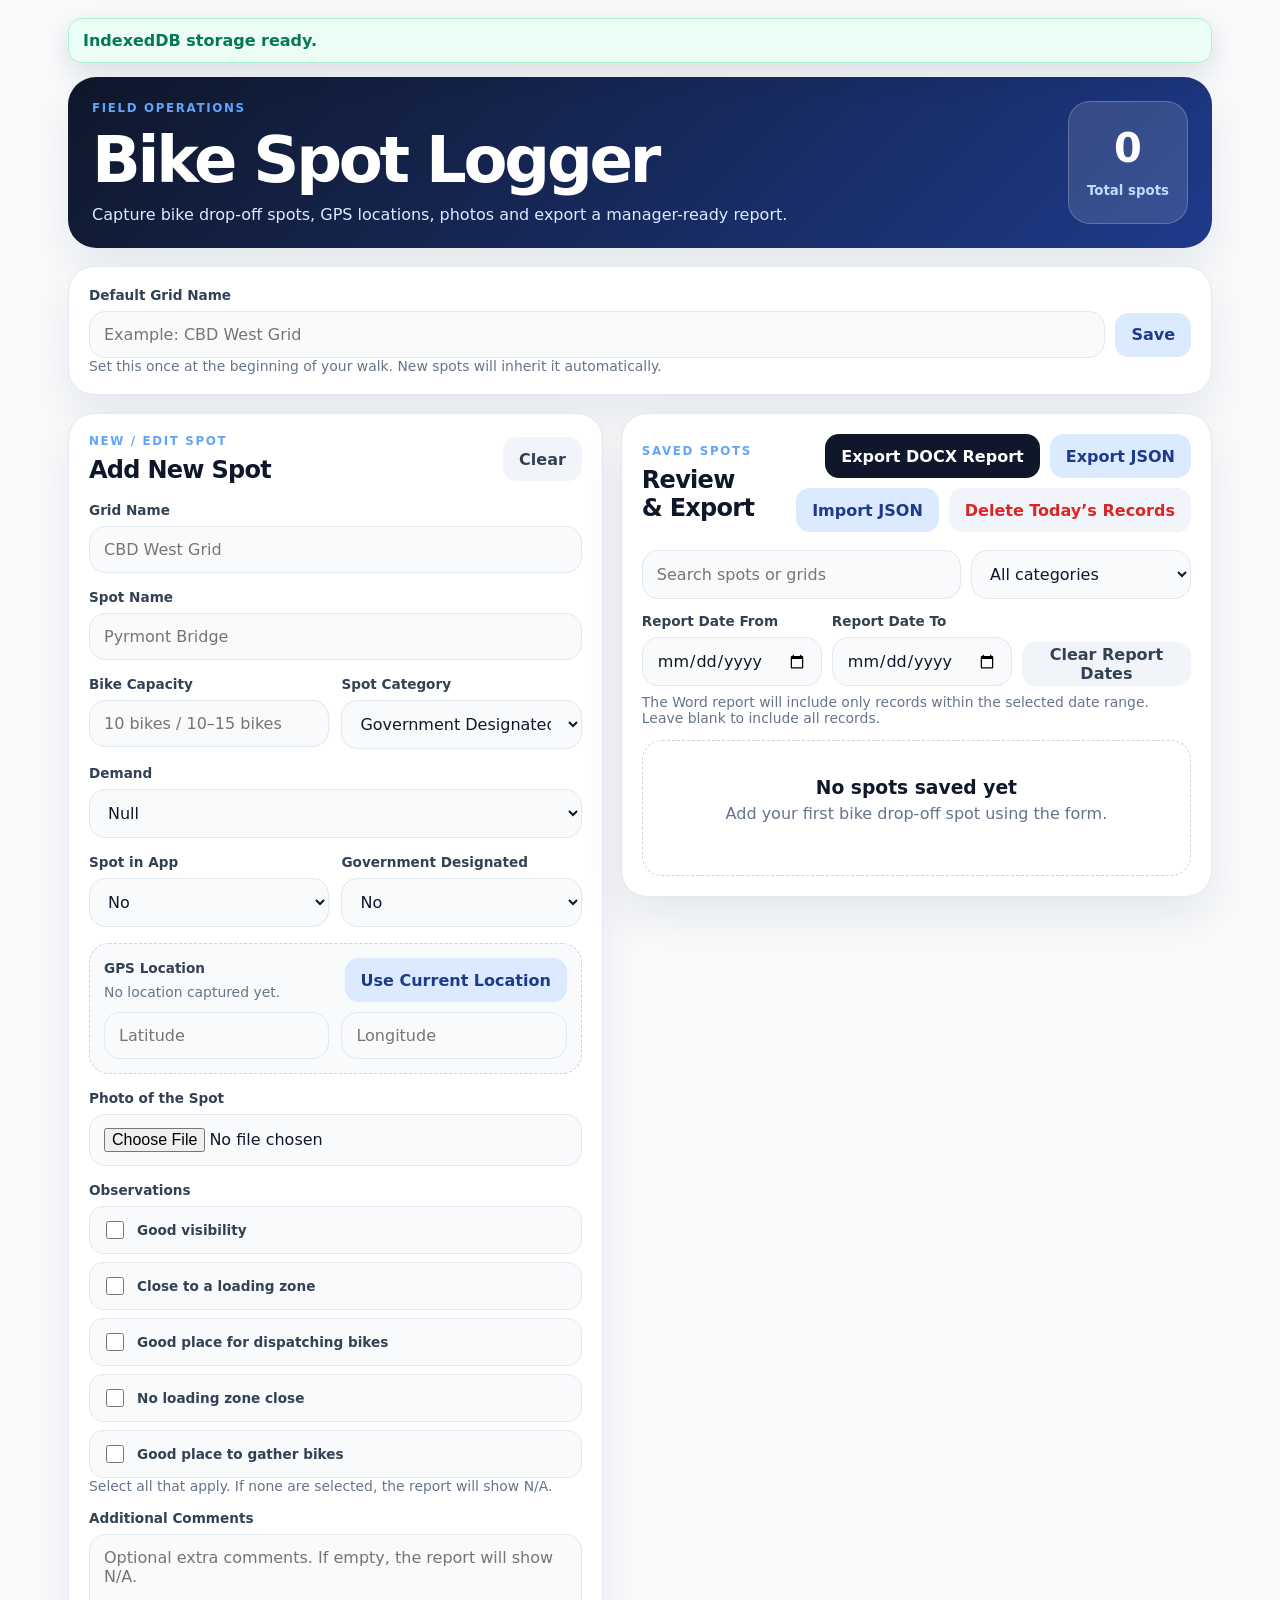
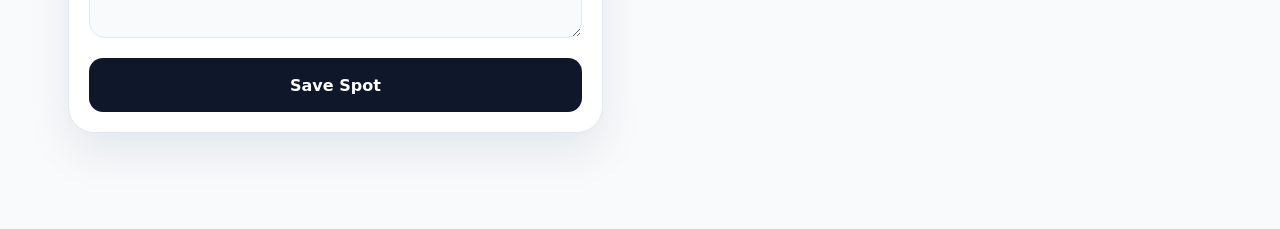
==== commit d76a6fa8: "Add files via upload" ====
--- a/index.html
+++ b/index.html
@@ -4,238 +4,204 @@
   <meta charset="UTF-8" />
   <meta name="viewport" content="width=device-width, initial-scale=1.0" />
   <meta name="theme-color" content="#0f172a" />
-  <title>Bike Spot Today Rescue</title>
-  <style>
-    :root { font-family: -apple-system, BlinkMacSystemFont, "Segoe UI", sans-serif; color: #0f172a; background: #f8fafc; }
-    body { margin: 0; padding: 18px; }
-    .wrap { max-width: 760px; margin: 0 auto; }
-    .card { background: #fff; border: 1px solid #e2e8f0; border-radius: 18px; padding: 18px; box-shadow: 0 12px 28px rgba(15,23,42,.08); margin-bottom: 14px; }
-    h1 { margin: 0 0 8px; font-size: 1.6rem; }
-    h2 { margin: 0 0 10px; font-size: 1.1rem; }
-    p { line-height: 1.45; }
-    .danger { background: #fff7ed; border-color: #fed7aa; }
-    .ok { background: #ecfdf5; border-color: #a7f3d0; }
-    .muted { color: #64748b; font-size: .92rem; }
-    label { display:block; font-weight:700; margin-bottom:8px; }
-    input { width: 100%; box-sizing:border-box; border:1px solid #cbd5e1; border-radius:12px; padding:12px; font-size:1rem; }
-    button { width: 100%; border: 0; border-radius: 14px; padding: 13px 14px; margin: 7px 0; font-weight: 800; font-size: 1rem; background:#0f172a; color:#fff; }
-    button.secondary { background:#2563eb; }
-    button.safe { background:#059669; }
-    button.warn { background:#ea580c; }
-    button:disabled { opacity:.45; }
-    pre { white-space: pre-wrap; word-break: break-word; background:#0f172a; color:#e2e8f0; padding:12px; border-radius:12px; max-height: 260px; overflow:auto; }
-    .row { display:grid; gap: 10px; grid-template-columns: 1fr; }
-    @media (min-width: 650px) { .row { grid-template-columns: repeat(2, 1fr); } }
-  </style>
+  <title>Bike Spot Logger</title>
+  <link rel="manifest" href="manifest.webmanifest" />
+  <link rel="stylesheet" href="styles.css" />
 </head>
 <body>
-  <div class="wrap">
-    <section class="card danger">
-      <h1>Bike Spot Today Rescue</h1>
-      <p>This emergency page does not open the main app. It only reads today's saved records from IndexedDB and lets you export a backup.</p>
-      <p><strong>Do not clear Safari data, do not delete the Home Screen app, and do not remove website data before exporting.</strong></p>
+  <div class="app-shell">
+    <div id="appMessage" class="app-message hidden" role="status"></div>
+    <header class="hero">
+      <div>
+        <p class="eyebrow">Field operations</p>
+        <h1>Bike Spot Logger</h1>
+        <p class="subtitle">Capture bike drop-off spots, GPS locations, photos and export a manager-ready report.</p>
+      </div>
+      <div class="counter-card">
+        <span id="totalSpots">0</span>
+        <small>Total spots</small>
+      </div>
+    </header>
+
+    <section class="panel grid-panel">
+      <label for="defaultGrid">Default Grid Name</label>
+      <div class="inline-actions">
+        <input id="defaultGrid" type="text" placeholder="Example: CBD West Grid" autocomplete="off" />
+        <button id="saveGridBtn" class="secondary">Save</button>
+      </div>
+      <p id="gridStatus" class="hint">Set this once at the beginning of your walk. New spots will inherit it automatically.</p>
     </section>
 
-    <section class="card">
-      <h2>1. Select date to recover</h2>
-      <label for="recoveryDate">Recovery Date</label>
-      <input id="recoveryDate" type="date" />
-      <p class="muted">Default is today's date according to this device. The search uses local-day boundaries.</p>
-      <button id="scanBtn" class="secondary">Scan selected day</button>
-    </section>
-
-    <section class="card" id="statusCard">
-      <h2>Status</h2>
-      <p id="status">Ready. Tap “Scan selected day”.</p>
-      <pre id="details" hidden></pre>
-    </section>
-
-    <section class="card ok">
-      <h2>2. Export backups</h2>
-      <p>Start with metadata. It excludes photo data and is much safer if Safari is low on memory.</p>
-      <div class="row">
-        <button id="metadataBtn" class="safe" disabled>Export selected day metadata</button>
-        <button id="fullBtn" class="warn" disabled>Export selected day full JSON</button>
-      </div>
-      <p class="muted">Full JSON includes photos and may be heavier. Use it only after metadata is safely downloaded.</p>
-    </section>
+    <main class="layout">
+      <section class="panel form-panel">
+        <div class="section-head">
+          <div>
+            <p class="eyebrow">New / edit spot</p>
+            <h2 id="formTitle">Add New Spot</h2>
+          </div>
+          <button id="resetFormBtn" class="ghost" type="button">Clear</button>
+        </div>
+
+        <form id="spotForm">
+          <input type="hidden" id="editingId" />
+
+          <div class="field">
+            <label for="gridName">Grid Name</label>
+            <input id="gridName" type="text" required placeholder="CBD West Grid" />
+          </div>
+
+          <div class="field">
+            <label for="spotName">Spot Name</label>
+            <input id="spotName" type="text" required placeholder="Pyrmont Bridge" />
+          </div>
+
+          <div class="field two-col">
+            <div>
+              <label for="bikeCapacity">Bike Capacity</label>
+              <input id="bikeCapacity" type="text" required placeholder="10 bikes / 10–15 bikes" />
+            </div>
+            <div>
+              <label for="spotCategory">Spot Category</label>
+              <select id="spotCategory" required>
+                <option value="Government Designated">Government Designated</option>
+                <option value="Company Station">Company Station</option>
+                <option value="High Demand Spot">High Demand Spot</option>
+                <option value="Temporary Opportunity">Temporary Opportunity</option>
+                <option value="Do Not Use / Risky">Do Not Use / Risky</option>
+              </select>
+            </div>
+          </div>
+
+          <div class="field">
+            <label for="demand">Demand</label>
+            <select id="demand">
+              <option value="Null">Null</option>
+              <option value="Low">Low</option>
+              <option value="Medium">Medium</option>
+              <option value="High">High</option>
+            </select>
+          </div>
+
+          <div class="field two-col">
+            <div>
+              <label for="appManaged">Spot in App</label>
+              <select id="appManaged">
+                <option value="No">No</option>
+                <option value="Yes">Yes</option>
+              </select>
+            </div>
+            <div>
+              <label for="governmentDesignated">Government Designated</label>
+              <select id="governmentDesignated">
+                <option value="No">No</option>
+                <option value="Yes">Yes</option>
+              </select>
+            </div>
+          </div>
+
+          <div id="appSpotNameField" class="field hidden">
+            <label for="appSpotName">App Spot Name</label>
+            <input id="appSpotName" type="text" placeholder="Exact spot name shown in the app" />
+            <p class="hint">Required only when “Spot in App” is set to Yes. If No, the report will show N/A.</p>
+          </div>
+
+          <div class="field location-box">
+            <div class="section-head compact">
+              <div>
+                <label>GPS Location</label>
+                <p id="locationStatus" class="hint">No location captured yet.</p>
+              </div>
+              <button id="captureLocationBtn" class="secondary" type="button">Use Current Location</button>
+            </div>
+            <div class="two-col">
+              <input id="latitude" type="text" placeholder="Latitude" />
+              <input id="longitude" type="text" placeholder="Longitude" />
+            </div>
+          </div>
+
+          <div class="field">
+            <label for="photoInput">Photo of the Spot</label>
+            <input id="photoInput" type="file" accept="image/*" capture="environment" />
+            <div id="photoPreviewWrap" class="photo-preview hidden">
+              <img id="photoPreview" alt="Spot preview" />
+              <button id="removePhotoBtn" class="ghost danger" type="button">Remove Photo</button>
+            </div>
+          </div>
+
+          <div class="field">
+            <label>Observations</label>
+            <div class="checkbox-grid" id="observationsGroup">
+              <label><input type="checkbox" value="Good visibility" /> Good visibility</label>
+              <label><input type="checkbox" value="Close to a loading zone" /> Close to a loading zone</label>
+              <label><input type="checkbox" value="Good place for dispatching bikes" /> Good place for dispatching bikes</label>
+              <label><input type="checkbox" value="No loading zone close" /> No loading zone close</label>
+              <label><input type="checkbox" value="Good place to gather bikes" /> Good place to gather bikes</label>
+            </div>
+            <p class="hint">Select all that apply. If none are selected, the report will show N/A.</p>
+          </div>
+
+          <div class="field">
+            <label for="description">Additional Comments</label>
+            <textarea id="description" rows="4" placeholder="Optional extra comments. If empty, the report will show N/A."></textarea>
+          </div>
+
+          <button class="primary full" type="submit" id="saveSpotBtn">Save Spot</button>
+        </form>
+      </section>
+
+      <section class="panel list-panel">
+        <div class="section-head">
+          <div>
+            <p class="eyebrow">Saved spots</p>
+            <h2>Review & Export</h2>
+          </div>
+          <div class="action-row">
+            <button id="exportDocBtn" class="primary" type="button">Export DOCX Report</button>
+            <button id="exportJsonBtn" class="secondary" type="button">Export JSON</button>
+            <button id="importJsonBtn" class="secondary" type="button">Import JSON</button>
+            <button id="deleteTodayBtn" class="ghost danger" type="button">Delete Today’s Records</button>
+            <input id="importJsonInput" class="hidden" type="file" accept="application/json,.json" />
+          </div>
+        </div>
+
+        <div class="filters">
+          <input id="searchInput" type="search" placeholder="Search spots or grids" />
+          <select id="categoryFilter">
+            <option value="All">All categories</option>
+            <option value="Government Designated">Government Designated</option>
+            <option value="Company Station">Company Station</option>
+            <option value="High Demand Spot">High Demand Spot</option>
+            <option value="Temporary Opportunity">Temporary Opportunity</option>
+            <option value="Do Not Use / Risky">Do Not Use / Risky</option>
+          </select>
+        </div>
+
+        <div class="report-filters" aria-label="Report date filters">
+          <div>
+            <label for="reportDateFrom">Report Date From</label>
+            <input id="reportDateFrom" type="date" />
+          </div>
+          <div>
+            <label for="reportDateTo">Report Date To</label>
+            <input id="reportDateTo" type="date" />
+          </div>
+          <button id="clearReportDatesBtn" class="ghost" type="button">Clear Report Dates</button>
+        </div>
+        <p class="hint report-filter-hint">The Word report will include only records within the selected date range. Leave blank to include all records.</p>
+
+        <div id="spotsList" class="spots-list"></div>
+      </section>
+    </main>
   </div>
 
-<script>
-(function () {
-  const DB_NAME = 'bikeSpotLoggerDB';
-  const SPOTS_STORE = 'spots';
-  const DEFAULT_GRID_KEY = 'bikeSpotLogger.defaultGrid.v1';
-  let recoveredRecords = [];
-  let selectedDate = '';
-
-  const $ = (id) => document.getElementById(id);
-
-  function localDateString(d = new Date()) {
-    const y = d.getFullYear();
-    const m = String(d.getMonth() + 1).padStart(2, '0');
-    const day = String(d.getDate()).padStart(2, '0');
-    return `${y}-${m}-${day}`;
-  }
-
-  function setStatus(message, extra) {
-    $('status').textContent = message;
-    if (extra) {
-      $('details').hidden = false;
-      $('details').textContent = typeof extra === 'string' ? extra : JSON.stringify(extra, null, 2);
-    } else {
-      $('details').hidden = true;
-      $('details').textContent = '';
-    }
-  }
-
-  function openDatabase() {
-    return new Promise((resolve, reject) => {
-      if (!('indexedDB' in window)) {
-        reject(new Error('IndexedDB is not supported in this browser.'));
-        return;
-      }
-      const request = indexedDB.open(DB_NAME);
-      request.onsuccess = () => resolve(request.result);
-      request.onerror = () => reject(request.error || new Error('Could not open IndexedDB.'));
-      request.onblocked = () => reject(new Error('IndexedDB open request was blocked. Fully close the main app and try again.'));
-    });
-  }
-
-  function getBoundsForLocalDate(dateStr) {
-    const start = new Date(`${dateStr}T00:00:00`);
-    const end = new Date(start);
-    end.setDate(end.getDate() + 1);
-    return { startIso: start.toISOString(), endIso: end.toISOString() };
-  }
-
-  function readRecordsByCreatedAtIndex(db, dateStr) {
-    return new Promise((resolve, reject) => {
-      if (!db.objectStoreNames.contains(SPOTS_STORE)) {
-        reject(new Error(`Object store not found: ${SPOTS_STORE}`));
-        return;
-      }
-      const { startIso, endIso } = getBoundsForLocalDate(dateStr);
-      const tx = db.transaction(SPOTS_STORE, 'readonly');
-      const store = tx.objectStore(SPOTS_STORE);
-      let source = null;
-      try {
-        source = store.index('createdAt');
-      } catch (err) {
-        source = store;
-      }
-      const range = IDBKeyRange.bound(startIso, endIso, false, true);
-      const records = [];
-      let request;
-      try {
-        request = source.openCursor(range);
-      } catch (err) {
-        request = store.openCursor();
-      }
-      request.onsuccess = () => {
-        const cursor = request.result;
-        if (!cursor) return;
-        const value = cursor.value;
-        if (isRecordOnLocalDate(value, dateStr)) {
-          records.push(value);
-        }
-        cursor.continue();
-      };
-      request.onerror = () => reject(request.error || new Error('Could not read records.'));
-      tx.oncomplete = () => resolve(records);
-      tx.onerror = () => reject(tx.error || new Error('Transaction failed.'));
-    });
-  }
-
-  function isRecordOnLocalDate(record, dateStr) {
-    if (!record || !record.createdAt) return false;
-    const d = new Date(record.createdAt);
-    if (Number.isNaN(d.getTime())) return false;
-    return localDateString(d) === dateStr;
-  }
-
-  function removePhotoFields(record) {
-    const copy = Array.isArray(record) ? [...record] : { ...record };
-    for (const key of Object.keys(copy)) {
-      const value = copy[key];
-      const lower = key.toLowerCase();
-      if (
-        lower.includes('photo') ||
-        lower.includes('image') ||
-        (typeof value === 'string' && value.startsWith('data:image'))
-      ) {
-        copy[key] = value ? '[PHOTO_REMOVED_FOR_SAFE_RECOVERY]' : '';
-      }
-    }
-    return copy;
-  }
-
-  function downloadJson(filename, data) {
-    const json = JSON.stringify(data, null, 2);
-    const blob = new Blob([json], { type: 'application/json' });
-    const url = URL.createObjectURL(blob);
-    const a = document.createElement('a');
-    a.href = url;
-    a.download = filename;
-    document.body.appendChild(a);
-    a.click();
-    document.body.removeChild(a);
-    setTimeout(() => URL.revokeObjectURL(url), 1000);
-  }
-
-  async function scan() {
-    selectedDate = $('recoveryDate').value || localDateString();
-    recoveredRecords = [];
-    $('metadataBtn').disabled = true;
-    $('fullBtn').disabled = true;
-    setStatus(`Scanning records for ${selectedDate}...`);
-    let db;
-    try {
-      db = await openDatabase();
-      const records = await readRecordsByCreatedAtIndex(db, selectedDate);
-      recoveredRecords = records.sort((a, b) => String(a.createdAt || '').localeCompare(String(b.createdAt || '')));
-      const preview = recoveredRecords.map((r, index) => ({
-        number: index + 1,
-        gridName: r.gridName || 'N/A',
-        spotName: r.spotName || 'N/A',
-        createdAt: r.createdAt || 'N/A',
-        hasPhoto: Boolean(r.photoDataUrl || r.photo || r.imageDataUrl),
-        coordinates: r.latitude && r.longitude ? `${r.latitude}, ${r.longitude}` : 'N/A'
-      }));
-      setStatus(`Found ${recoveredRecords.length} records for ${selectedDate}.`, preview);
-      $('metadataBtn').disabled = recoveredRecords.length === 0;
-      $('fullBtn').disabled = recoveredRecords.length === 0;
-    } catch (err) {
-      setStatus('Recovery scan failed.', String(err && err.message ? err.message : err));
-    } finally {
-      if (db) db.close();
-    }
-  }
-
-  function buildBackup(includePhotos) {
-    return {
-      backupType: includePhotos ? 'selected-day-full-with-photos' : 'selected-day-metadata-no-photos',
-      recoveredAt: new Date().toISOString(),
-      selectedDate,
-      origin: location.origin,
-      path: location.pathname,
-      defaultGridName: localStorage.getItem(DEFAULT_GRID_KEY) || '',
-      totalRecoveredRecords: recoveredRecords.length,
-      spots: includePhotos ? recoveredRecords : recoveredRecords.map(removePhotoFields)
-    };
-  }
-
-  $('scanBtn').addEventListener('click', scan);
-  $('metadataBtn').addEventListener('click', () => {
-    downloadJson(`bike-spot-${selectedDate}-metadata-recovery.json`, buildBackup(false));
-  });
-  $('fullBtn').addEventListener('click', () => {
-    if (!confirm('Full JSON includes photo data and may be heavy. Continue?')) return;
-    downloadJson(`bike-spot-${selectedDate}-full-recovery.json`, buildBackup(true));
-  });
-
-  $('recoveryDate').value = localDateString();
-})();
-</script>
+  <template id="emptyTemplate">
+    <div class="empty-state">
+      <h3>No spots saved yet</h3>
+      <p>Add your first bike drop-off spot using the form.</p>
+    </div>
+  </template>
+
+  <script src="https://cdn.jsdelivr.net/npm/html-docx-js@0.3.1/dist/html-docx.js"></script>
+  <script src="app.js"></script>
 </body>
 </html>
--- a/styles.css
+++ b/styles.css
@@ -0,0 +1,108 @@
+:root {
+  --bg: #f8fafc;
+  --surface: #ffffff;
+  --ink: #0f172a;
+  --muted: #64748b;
+  --line: #e2e8f0;
+  --brand: #0f172a;
+  --brand-2: #1d4ed8;
+  --danger: #dc2626;
+  --shadow: 0 20px 45px rgba(15, 23, 42, 0.08);
+  font-family: Inter, ui-sans-serif, system-ui, -apple-system, BlinkMacSystemFont, "Segoe UI", sans-serif;
+}
+* { box-sizing: border-box; }
+body { margin: 0; background: var(--bg); color: var(--ink); }
+button, input, select, textarea { font: inherit; }
+button { cursor: pointer; border: 0; }
+a { color: var(--brand-2); text-decoration: none; font-weight: 700; }
+.app-shell { width: min(1180px, 100%); margin: 0 auto; padding: 18px; padding-bottom: 96px; }
+.hero { display: grid; grid-template-columns: 1fr auto; gap: 18px; align-items: stretch; color: white; background: linear-gradient(135deg, #0f172a, #1e3a8a); border-radius: 28px; padding: 24px; box-shadow: var(--shadow); }
+h1, h2, h3, p { margin-top: 0; }
+h1 { margin-bottom: 8px; font-size: clamp(2rem, 6vw, 4rem); letter-spacing: -0.05em; }
+h2 { margin-bottom: 0; letter-spacing: -0.03em; }
+.subtitle { max-width: 720px; color: #dbeafe; margin-bottom: 0; }
+.eyebrow { text-transform: uppercase; font-size: 0.74rem; letter-spacing: 0.14em; color: #60a5fa; font-weight: 900; margin-bottom: 8px; }
+.counter-card { display: grid; place-items: center; min-width: 120px; border: 1px solid rgba(255,255,255,0.22); background: rgba(255,255,255,0.12); border-radius: 22px; padding: 18px; text-align: center; }
+.counter-card span { font-size: 2.5rem; font-weight: 900; line-height: 1; }
+.counter-card small { color: #bfdbfe; font-weight: 700; }
+.panel { background: var(--surface); border: 1px solid var(--line); border-radius: 26px; padding: 20px; box-shadow: var(--shadow); }
+.grid-panel { margin: 18px 0; }
+.layout { display: grid; grid-template-columns: minmax(320px, 0.95fr) minmax(360px, 1.05fr); gap: 18px; align-items: start; }
+.section-head { display: flex; align-items: center; justify-content: space-between; gap: 14px; margin-bottom: 18px; }
+.section-head.compact { margin-bottom: 10px; }
+.action-row, .inline-actions { display: flex; gap: 10px; align-items: center; }
+.action-row { flex-wrap: wrap; justify-content: flex-end; }
+.inline-actions input { flex: 1; }
+.field { margin-bottom: 16px; }
+label { display: block; font-size: 0.85rem; font-weight: 900; color: #334155; margin-bottom: 8px; }
+input, select, textarea { width: 100%; border: 1px solid var(--line); background: #f8fafc; border-radius: 16px; padding: 13px 14px; color: var(--ink); outline: none; }
+input:focus, select:focus, textarea:focus { border-color: #2563eb; box-shadow: 0 0 0 4px rgba(37, 99, 235, 0.12); }
+textarea { resize: vertical; }
+.two-col { display: grid; grid-template-columns: 1fr 1fr; gap: 12px; }
+.hint { color: var(--muted); font-size: 0.87rem; margin: 0; }
+.location-box { border: 1px dashed #cbd5e1; border-radius: 20px; padding: 14px; background: #f8fafc; }
+.primary, .secondary, .ghost { min-height: 44px; border-radius: 14px; padding: 0 16px; font-weight: 900; }
+.primary { background: var(--brand); color: white; }
+.secondary { background: #dbeafe; color: #1e3a8a; }
+.ghost { background: #f1f5f9; color: #334155; }
+.danger { color: var(--danger); }
+.full { width: 100%; min-height: 54px; }
+.photo-preview { margin-top: 12px; border-radius: 18px; overflow: hidden; background: #f1f5f9; border: 1px solid var(--line); }
+.photo-preview img { width: 100%; max-height: 260px; object-fit: cover; display: block; }
+.photo-preview button { margin: 10px; }
+.hidden { display: none !important; }
+.filters { display: grid; grid-template-columns: 1fr 220px; gap: 10px; margin-bottom: 14px; }
+.spots-list { display: grid; gap: 12px; }
+.spot-card { border: 1px solid var(--line); border-radius: 22px; padding: 14px; background: #ffffff; }
+.spot-top { display: grid; grid-template-columns: 76px 1fr; gap: 12px; align-items: start; }
+.thumb { width: 76px; height: 76px; border-radius: 18px; object-fit: cover; background: #e2e8f0; display: grid; place-items: center; color: var(--muted); font-size: 0.75rem; text-align: center; padding: 8px; }
+.spot-card h3 { margin-bottom: 6px; font-size: 1.08rem; }
+.meta { display: flex; flex-wrap: wrap; gap: 6px; margin: 8px 0; }
+.badge { border-radius: 999px; padding: 5px 9px; font-size: 0.74rem; font-weight: 900; }
+.badge.gov { background: #dbeafe; color: #1e40af; }
+.badge.company { background: #dcfce7; color: #166534; }
+.badge.high { background: #ffedd5; color: #9a3412; }
+.badge.temp { background: #f3e8ff; color: #6b21a8; }
+.badge.risky { background: #fee2e2; color: #991b1b; }
+.badge.neutral { background: #f1f5f9; color: #334155; }
+.spot-actions { display: grid; grid-template-columns: repeat(3, 1fr); gap: 8px; margin-top: 12px; }
+.empty-state { text-align: center; padding: 36px 12px; color: var(--muted); border: 1px dashed #cbd5e1; border-radius: 20px; }
+.empty-state h3 { color: var(--ink); margin-bottom: 6px; }
+@media (max-width: 860px) {
+  .app-shell { padding: 12px; padding-bottom: 96px; }
+  .hero { grid-template-columns: 1fr; border-radius: 22px; padding: 20px; }
+  .layout { grid-template-columns: 1fr; }
+  .section-head { align-items: flex-start; flex-direction: column; }
+  .action-row { width: 100%; display: grid; grid-template-columns: 1fr 1fr; }
+  .filters, .two-col { grid-template-columns: 1fr; }
+  .inline-actions { flex-direction: column; align-items: stretch; }
+  .form-panel { order: 1; }
+  .list-panel { order: 2; }
+  .primary, .secondary, .ghost { width: 100%; }
+  .spot-actions { grid-template-columns: 1fr; }
+}
+@media print {
+  body { background: white; }
+  .hero, .grid-panel, .form-panel, .filters, .action-row, .spot-actions { display: none !important; }
+  .layout, .panel { display: block; box-shadow: none; border: 0; padding: 0; }
+}
+.checkbox-grid { display: grid; grid-template-columns: 1fr; gap: 8px; }
+.checkbox-grid label { display: flex; align-items: center; gap: 10px; margin: 0; padding: 11px 12px; border: 1px solid var(--line); border-radius: 14px; background: #f8fafc; font-weight: 800; color: #334155; }
+.checkbox-grid input { width: auto; min-width: 18px; height: 18px; }
+
+.app-message {
+  position: sticky;
+  top: 12px;
+  z-index: 50;
+  padding: 12px 14px;
+  border-radius: 14px;
+  margin-bottom: 14px;
+  font-weight: 700;
+  box-shadow: 0 10px 30px rgba(15, 23, 42, 0.12);
+}
+.app-message.info { background: #eff6ff; color: #1e40af; border: 1px solid #bfdbfe; }
+.app-message.success { background: #ecfdf5; color: #047857; border: 1px solid #a7f3d0; }
+.app-message.error { background: #fef2f2; color: #b91c1c; border: 1px solid #fecaca; }
+.report-filters { display: grid; grid-template-columns: 1fr 1fr auto; gap: 10px; align-items: end; margin-bottom: 8px; }
+.report-filter-hint { margin-bottom: 14px; }
+@media (max-width: 860px) { .report-filters { grid-template-columns: 1fr; } }
